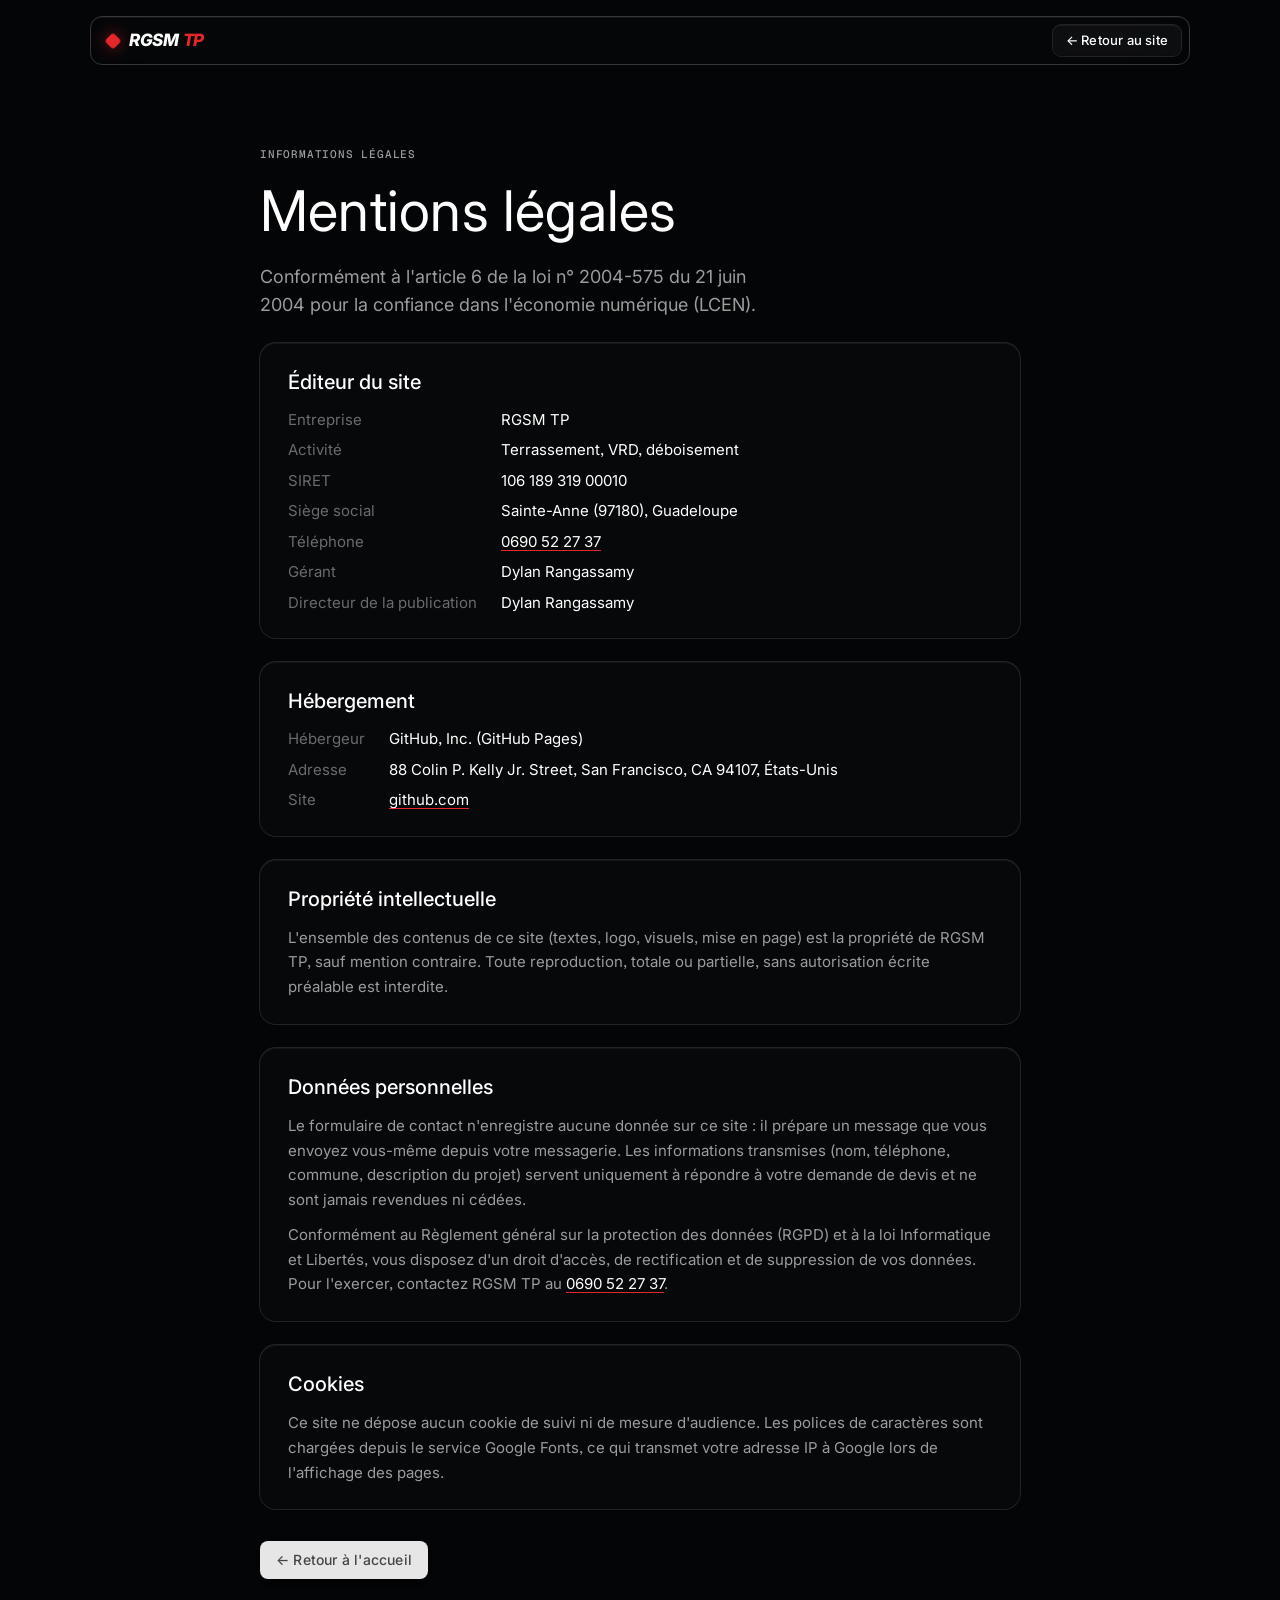
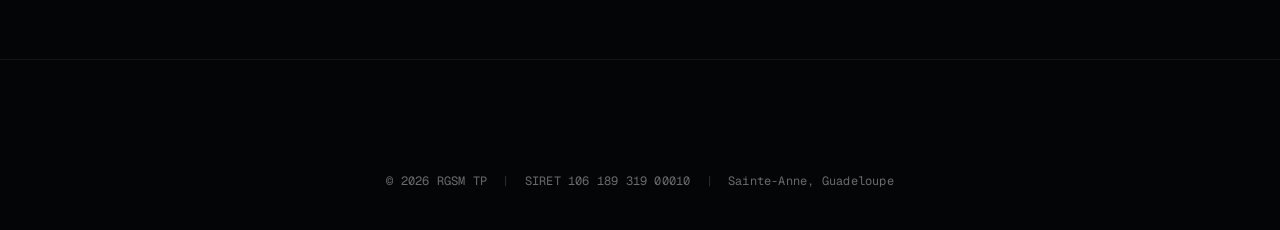
==== mentions-legales.html @ 21ef2c30 "Ajout des mentions légales (SIRET, siège, gérant) Co-Authored-By: Claude Opus 5.5 <noreply@anthropic" ====
<!doctype html>
<html lang="fr">
<head>
  <meta charset="utf-8">
  <meta name="viewport" content="width=device-width, initial-scale=1">
  <title>Mentions légales — RGSM TP</title>
  <meta name="robots" content="noindex">
  <meta name="theme-color" content="#040506">
  <link rel="icon" href="data:image/svg+xml,%3Csvg xmlns='http://www.w3.org/2000/svg' viewBox='0 0 32 32'%3E%3Crect x='7' y='7' width='18' height='18' rx='4' transform='rotate(45 16 16)' fill='%23e5262b'/%3E%3C/svg%3E">
  <link rel="preconnect" href="https://fonts.googleapis.com">
  <link rel="preconnect" href="https://fonts.gstatic.com" crossorigin>
  <link href="https://fonts.googleapis.com/css2?family=Inter:ital,wght@0,400;0,500;0,600;1,800&family=Geist+Mono:wght@300;400;500&display=swap" rel="stylesheet">
  <link rel="stylesheet" href="style.css">
  <style>
    .legal { padding: 140px 0 40px; max-width: 760px; }
    .legal h1 { margin-bottom: 12px; }
    .legal-block { margin-top: 24px; padding: 24px 28px; border-radius: 16px; background: var(--ink); box-shadow: var(--key); }
    .legal-block h2 { font-size: 20px; font-weight: 500; margin-bottom: 12px; }
    .legal-block p, .legal-block li { color: var(--ash); font-size: 15px; line-height: 1.65; }
    .legal-block p + p { margin-top: 10px; }
    .legal-block dl { display: grid; grid-template-columns: max-content 1fr; gap: 8px 24px; font-size: 15px; }
    .legal-block dt { color: var(--smoke); }
    .legal-block dd { color: var(--white); }
    .legal-block a { color: var(--white); text-decoration: underline; text-decoration-color: var(--coral); text-underline-offset: 3px; }
    .back { display: inline-flex; margin-top: 32px; }
    @media (max-width: 560px) { .legal-block dl { grid-template-columns: 1fr; gap: 2px; } .legal-block dd { margin-bottom: 10px; } }
  </style>
</head>
<body>
  <header class="nav">
    <div class="nav-pill">
      <a href="./" class="logo" aria-label="RGSM TP, accueil"><i class="diamond"></i><span class="wm">RGSM<b>TP</b></span></a>
      <a href="./" class="btn btn-ghost btn-sm"><span>← Retour au site</span></a>
    </div>
  </header>

  <main class="wrap legal">
    <p class="eyebrow">Informations légales</p>
    <h1 class="h">Mentions légales</h1>
    <p class="lead">Conformément à l'article 6 de la loi n° 2004-575 du 21 juin 2004 pour la confiance dans l'économie numérique (LCEN).</p>

    <section class="legal-block">
      <h2>Éditeur du site</h2>
      <dl>
        <dt>Entreprise</dt><dd>RGSM TP</dd>
        <dt>Activité</dt><dd>Terrassement, VRD, déboisement</dd>
        <dt>SIRET</dt><dd>106 189 319 00010</dd>
        <dt>Siège social</dt><dd>Sainte-Anne (97180), Guadeloupe</dd>
        <dt>Téléphone</dt><dd><a href="tel:+590690522737">0690 52 27 37</a></dd>
        <dt>Gérant</dt><dd>Dylan Rangassamy</dd>
        <dt>Directeur de la publication</dt><dd>Dylan Rangassamy</dd>
      </dl>
    </section>

    <section class="legal-block">
      <h2>Hébergement</h2>
      <dl>
        <dt>Hébergeur</dt><dd>GitHub, Inc. (GitHub Pages)</dd>
        <dt>Adresse</dt><dd>88 Colin P. Kelly Jr. Street, San Francisco, CA 94107, États-Unis</dd>
        <dt>Site</dt><dd><a href="https://github.com" rel="noopener">github.com</a></dd>
      </dl>
    </section>

    <section class="legal-block">
      <h2>Propriété intellectuelle</h2>
      <p>L'ensemble des contenus de ce site (textes, logo, visuels, mise en page) est la propriété de RGSM TP, sauf mention contraire. Toute reproduction, totale ou partielle, sans autorisation écrite préalable est interdite.</p>
    </section>

    <section class="legal-block">
      <h2>Données personnelles</h2>
      <p>Le formulaire de contact n'enregistre aucune donnée sur ce site : il prépare un message que vous envoyez vous-même depuis votre messagerie. Les informations transmises (nom, téléphone, commune, description du projet) servent uniquement à répondre à votre demande de devis et ne sont jamais revendues ni cédées.</p>
      <p>Conformément au Règlement général sur la protection des données (RGPD) et à la loi Informatique et Libertés, vous disposez d'un droit d'accès, de rectification et de suppression de vos données. Pour l'exercer, contactez RGSM TP au <a href="tel:+590690522737">0690 52 27 37</a>.</p>
    </section>

    <section class="legal-block">
      <h2>Cookies</h2>
      <p>Ce site ne dépose aucun cookie de suivi ni de mesure d'audience. Les polices de caractères sont chargées depuis le service Google Fonts, ce qui transmet votre adresse IP à Google lors de l'affichage des pages.</p>
    </section>

    <a href="./" class="btn btn-mist back"><span>← Retour à l'accueil</span></a>
  </main>

  <footer class="footer">
    <div class="wrap">
      <p class="meta mono">© <span id="y">2026</span> RGSM TP <i>|</i> SIRET 106 189 319 00010 <i>|</i> Sainte-Anne, Guadeloupe</p>
    </div>
  </footer>
  <script>document.getElementById('y').textContent = new Date().getFullYear();</script>
</body>
</html>
---- style.css ----
/* =========================================================
   RGSM TP — Guadeloupe · Midnight command center, coral neon
   ========================================================= */
:root {
  --void: #040506; --ink: #07080a; --obsidian: #111214; --graphite: #1b1c1e;
  --smoke: #6a6b6c; --ash: #9c9c9d; --mist: #e6e6e6; --iron: #454647; --slate: #2f3031;
  --line: #363739; --white: #fff;
  --coral: #e5262b; --ember: #452324; --sky: #63a1ff; --cobalt: #143ca3; --deep: #02193b;
  --font: 'Inter', ui-sans-serif, system-ui, -apple-system, 'Segoe UI', Roboto, sans-serif;
  --mono: 'Geist Mono', 'JetBrains Mono', ui-monospace, Menlo, Consolas, monospace;
  --key: rgba(255,255,255,.05) 0 1px 0 0 inset, rgba(255,255,255,.12) 0 0 0 1px, rgba(0,0,0,.2) 0 -1px 0 0 inset;
  --key-hi: rgba(255,255,255,.08) 0 1px 0 0 inset, rgba(255,255,255,.25) 0 0 0 1px, rgba(0,0,0,.2) 0 -1px 0 0 inset;
  --btn-lift: rgba(0,0,0,.03) 0 7px 3px 0, rgba(0,0,0,.25) 0 4px 4px 0;
  --ease: cubic-bezier(.22,1,.36,1);
  --ease-io: cubic-bezier(.65,0,.35,1);
}
*, *::before, *::after { box-sizing: border-box; margin: 0; padding: 0; }
html { scroll-behavior: smooth; -webkit-text-size-adjust: 100%; }
body {
  background: var(--void); color: var(--white); font: 400 16px/1.5 var(--font);
  font-feature-settings: 'calt','kern','liga','ss03'; -webkit-font-smoothing: antialiased; overflow-x: hidden;
}
body.is-loading { overflow: hidden; }
a { color: inherit; text-decoration: none; }
::selection { background: var(--coral); color: var(--void); }
.wrap { width: min(1200px, 100% - 48px); margin-inline: auto; }
.mono { font-family: var(--mono); font-size: 12px; letter-spacing: .017em; color: var(--ash); }
.muted { color: var(--smoke); }
.ico { width: 16px; height: 16px; fill: none; stroke: currentColor; stroke-width: 1.7; stroke-linecap: round; stroke-linejoin: round; flex: none; }

/* ---------- Diamond logo ---------- */
.diamond { display: inline-block; width: 12px; height: 12px; background: var(--coral); border-radius: 3px; transform: rotate(45deg); box-shadow: 0 0 16px rgba(229,38,43,.6); flex: none; }
.diamond.sm { width: 6px; height: 6px; border-radius: 1.5px; box-shadow: none; }
.logo { display: inline-flex; align-items: center; gap: 10px; font-weight: 600; font-size: 14px; letter-spacing: .02em; }
.logo:hover .diamond { animation: spin .8s var(--ease); }
@keyframes spin { to { transform: rotate(405deg); } }

/* ---------- Loader ---------- */
.loader { position: fixed; inset: 0; z-index: 100; background: var(--void); display: grid; place-content: center; gap: 20px; justify-items: center; transition: clip-path 1s var(--ease-io); clip-path: inset(0 0 0 0); }
.loader.done { clip-path: inset(0 0 100% 0); }
.loader-mark { display: flex; align-items: center; gap: 12px; font-weight: 600; font-size: 20px; }
.loader-mark .diamond { animation: pulse 1.2s ease-in-out infinite; }
@keyframes pulse { 50% { transform: rotate(225deg) scale(.7); } }
.loader-bar { width: 220px; height: 2px; background: var(--graphite); border-radius: 2px; overflow: hidden; }
.loader-bar i { display: block; height: 100%; width: 0; background: var(--coral); box-shadow: 0 0 12px var(--coral); }
.loader-meta { font-size: 11px; color: var(--smoke); }

/* ---------- Cursor / progress ---------- */
.cursor, .cursor-ring { position: fixed; top: 0; left: 0; pointer-events: none; z-index: 90; border-radius: 50%; }
.cursor { width: 6px; height: 6px; background: var(--white); margin: -3px 0 0 -3px; mix-blend-mode: difference; }
.cursor-ring { width: 36px; height: 36px; margin: -18px 0 0 -18px; border: 1px solid rgba(255,255,255,.35); transition: width .35s var(--ease), height .35s var(--ease), margin .35s var(--ease), background .35s, border-color .35s; }
.cursor-ring.hover { width: 64px; height: 64px; margin: -32px 0 0 -32px; background: rgba(229,38,43,.08); border-color: rgba(229,38,43,.6); }
@media (hover: none), (pointer: coarse) { .cursor, .cursor-ring { display: none; } }
.progress { position: fixed; top: 0; left: 0; right: 0; height: 2px; z-index: 80; }
.progress i { display: block; height: 100%; background: linear-gradient(90deg, var(--coral), #ff7a5c); transform-origin: left; transform: scaleX(0); box-shadow: 0 0 10px var(--coral); }

/* ---------- Nav ---------- */
.nav { position: fixed; top: 16px; left: 0; right: 0; z-index: 50; display: flex; justify-content: center; transition: transform .5s var(--ease); }
.nav.hide { transform: translateY(-120%); }
.nav-pill {
  width: min(1100px, 100% - 32px); display: flex; align-items: center; justify-content: space-between; gap: 24px;
  padding: 8px 8px 8px 16px; border: 1px solid var(--line); border-radius: 12px;
  background: rgba(7,8,10,.55); backdrop-filter: blur(48px) saturate(1.4); -webkit-backdrop-filter: blur(48px) saturate(1.4);
  box-shadow: rgba(255,255,255,.06) 0 1px 0 0 inset; transition: background .4s, width .6s var(--ease);
}
.nav.scrolled .nav-pill { background: rgba(7,8,10,.82); width: min(980px, 100% - 32px); }
.nav-links { position: relative; display: flex; gap: 4px; }
.nav-links a { position: relative; z-index: 1; padding: 6px 12px; font-size: 13px; font-weight: 500; color: var(--ash); letter-spacing: .008em; transition: color .25s; }
.nav-links a:hover, .nav-links a.active { color: var(--white); }
.nav-indicator { position: absolute; top: 0; left: 0; height: 100%; border-radius: 8px; background: var(--graphite); box-shadow: var(--key); opacity: 0; transition: transform .45s var(--ease), width .45s var(--ease), opacity .3s; }
.burger { display: none; width: 36px; height: 36px; border: 0; background: var(--graphite); border-radius: 8px; cursor: pointer; position: relative; }
.burger span { position: absolute; left: 10px; right: 10px; height: 1.5px; background: var(--white); transition: transform .35s var(--ease); }
.burger span:first-child { top: 14px; } .burger span:last-child { top: 21px; }
.burger[aria-expanded="true"] span:first-child { transform: translateY(3.5px) rotate(45deg); }
.burger[aria-expanded="true"] span:last-child { transform: translateY(-3.5px) rotate(-45deg); }

/* ---------- Buttons ---------- */
.btn { --mx: 0px; --my: 0px; position: relative; display: inline-flex; align-items: center; justify-content: center; border-radius: 8px; font: 500 14px/1 var(--font); letter-spacing: .014em; cursor: pointer; border: 0; overflow: hidden; transform: translate(var(--mx), var(--my)); transition: transform .4s var(--ease), box-shadow .3s, background .3s; }
.btn > span { position: relative; z-index: 1; display: inline-flex; align-items: center; gap: 8px; padding: 12px 16px; }
.btn-sm > span { padding: 9px 13px; font-size: 13px; }
.btn-mist { background: var(--mist); color: var(--iron); box-shadow: var(--btn-lift); }
.btn-mist::before { content: ''; position: absolute; inset: 0; background: radial-gradient(120px circle at var(--bx,50%) var(--by,50%), #fff, transparent 70%); opacity: 0; transition: opacity .3s; }
.btn-mist:hover { color: #1b1c1e; }
.btn-mist:hover::before { opacity: 1; }
.btn-ghost { background: rgba(255,255,255,.04); color: var(--white); box-shadow: var(--key); backdrop-filter: blur(12px); }
.btn-ghost:hover { box-shadow: var(--key-hi); background: rgba(255,255,255,.08); }
.btn-block { width: 100%; }
.btn-block > span { padding: 15px 16px; }
.send-arrow { transition: transform .4s var(--ease); font-weight: 500; }
.btn:hover .send-arrow { transform: translateX(5px); }

/* ---------- Type ---------- */
.eyebrow { display: inline-flex; align-items: center; gap: 10px; font: 500 11px/1 var(--mono); letter-spacing: .073em; text-transform: uppercase; color: var(--ash); margin-bottom: 20px; }
.h { font-size: clamp(34px, 5vw, 56px); font-weight: 400; line-height: 1.12; letter-spacing: .004em; }
.h-xl { font-size: clamp(44px, 7vw, 80px); line-height: 1.02; }
.lead { color: var(--ash); font-size: 18px; line-height: 1.55; max-width: 520px; margin-top: 20px; }
.badge { display: inline-flex; align-items: center; height: 22px; padding: 0 8px; border-radius: 6px; background: var(--graphite); color: var(--mist); font: 500 12px/1 var(--font); letter-spacing: .01em; }
.badge-coral { background: var(--coral); color: var(--void); font-family: var(--mono); font-weight: 500; }
.kbd { display: inline-grid; place-items: center; min-width: 24px; height: 24px; padding: 0 6px; border-radius: 6px; background: var(--graphite); font: 500 12px/1 var(--mono); color: var(--ash); box-shadow: rgba(0,0,0,.4) 0 1.5px .5px 1.5px, rgba(255,255,255,.12) 0 1px 1px 0 inset; }
.meta i { color: var(--slate); font-style: normal; margin: 0 8px; }

/* ---------- Hero ---------- */
.hero { position: relative; min-height: 100vh; padding: 168px 0 0; overflow: hidden; isolation: isolate; }
.hero-atmo { position: absolute; inset: 0; z-index: -1; pointer-events: none; }
.glow-blue { position: absolute; inset: -20% -10% auto; height: 120%; background: radial-gradient(60% 50% at 50% 26%, rgba(4,63,150,.7), rgba(6,18,37,.25) 55%, transparent 75%); }
.bar { position: absolute; border-radius: 40px; filter: blur(40px); opacity: .9; will-change: transform; }
.bar-1 { width: 70vw; height: 110px; top: 22%; left: -10%; background: linear-gradient(90deg, transparent, var(--coral) 40%, #ff5a3c 70%, transparent); transform: rotate(-18deg); animation: drift1 14s ease-in-out infinite alternate; }
.bar-2 { width: 46vw; height: 70px; top: 46%; right: -8%; background: linear-gradient(90deg, transparent, var(--sky), var(--cobalt) 80%, transparent); transform: rotate(-18deg); opacity: .7; animation: drift2 18s ease-in-out infinite alternate; }
.bar-3 { width: 36vw; height: 46px; top: 12%; right: 10%; background: linear-gradient(90deg, transparent, #e5262baa, transparent); transform: rotate(-18deg); opacity: .5; filter: blur(30px); animation: drift1 11s ease-in-out infinite alternate-reverse; }
@keyframes drift1 { to { translate: 6vw 3vh; } }
@keyframes drift2 { to { translate: -8vw -4vh; } }
.topo { position: absolute; inset: 0; width: 100%; height: 100%; opacity: .55; mask-image: radial-gradient(70% 60% at 50% 40%, #000 20%, transparent 80%); }
.topo path { fill: none; stroke: rgba(255,255,255,.09); stroke-width: 1; }
.topo path.hl { stroke: rgba(229,38,43,.35); }
.grain { position: absolute; inset: 0; opacity: .06; background-image: url("data:image/svg+xml,%3Csvg xmlns='http://www.w3.org/2000/svg' width='160' height='160'%3E%3Cfilter id='n'%3E%3CfeTurbulence baseFrequency='.9' numOctaves='2'/%3E%3C/filter%3E%3Crect width='100%25' height='100%25' filter='url(%23n)'/%3E%3C/svg%3E"); }
.dust { position: absolute; inset: 0; width: 100%; height: 100%; z-index: -1; pointer-events: none; }
.hero-content { text-align: center; display: flex; flex-direction: column; align-items: center; }
.hero-title { font-size: clamp(42px, 7.2vw, 88px); font-weight: 400; line-height: 1.04; letter-spacing: .004em; max-width: 1000px; }
.hero-title .w { display: inline-block; overflow: hidden; vertical-align: top; padding-bottom: .08em; }
.hero-title .w > span { display: inline-block; transform: translateY(105%) rotate(6deg); filter: blur(8px); opacity: 0; transition: transform 1.1s var(--ease), filter 1.1s var(--ease), opacity .8s; transition-delay: var(--d); }
.hero-title .w:last-child > span { background: linear-gradient(90deg, #ff4a44, var(--coral)); -webkit-background-clip: text; background-clip: text; color: transparent; }
body.ready .hero-title .w > span { transform: none; filter: none; opacity: 1; }
.hero-sub { margin-top: 28px; max-width: 580px; color: var(--ash); font-size: 18px; line-height: 1.55; }
.hero-ctas { display: flex; flex-wrap: wrap; justify-content: center; gap: 12px; margin-top: 36px; }
.hero .meta { margin-top: 20px; color: var(--smoke); }
.hero-in { opacity: 0; transform: translateY(20px); filter: blur(6px); transition: opacity .9s var(--ease), transform .9s var(--ease), filter .9s var(--ease); transition-delay: var(--d, 0s); }
body.ready .hero-in { opacity: 1; transform: none; filter: none; }

/* Palette mockup */
.palette-stage { perspective: 1400px; margin-top: 64px; padding-bottom: 64px; }
.palette {
  --rx: 28deg; --sc: .9; max-width: 760px; margin: 0 auto; border-radius: 16px; background: rgba(7,8,10,.85);
  backdrop-filter: blur(24px); -webkit-backdrop-filter: blur(24px);
  box-shadow: rgba(255,255,255,.1) 0 1px 0 0 inset, rgba(0,0,0,.6) 0 40px 80px 0, rgba(229,38,43,.12) 0 0 80px 0, rgba(255,255,255,.08) 0 0 0 1px inset;
  transform: rotateX(var(--rx)) scale(var(--sc)); transform-origin: 50% 0; opacity: 0; transition: opacity 1s var(--ease) 1.3s;
}
body.ready .palette { opacity: 1; }
.palette-bar { display: flex; align-items: center; gap: 12px; padding: 18px 20px; border-bottom: 1px solid rgba(255,255,255,.06); color: var(--ash); }
.palette-input { flex: 1; font-size: 18px; color: var(--white); display: flex; align-items: center; min-height: 24px; }
.caret { display: inline-block; width: 2px; height: 20px; background: var(--coral); margin-left: 2px; animation: blink 1s steps(1) infinite; }
@keyframes blink { 50% { opacity: 0; } }
.palette-body { padding: 8px; }
.palette-label { font-size: 11px; color: var(--smoke); padding: 10px 12px 8px; }
.palette-list { list-style: none; }
.palette-list li { position: relative; display: grid; grid-template-columns: 32px auto 1fr auto; align-items: center; gap: 12px; padding: 10px 12px; border-radius: 8px; font-size: 14px; font-weight: 500; cursor: pointer; transition: background .2s; }
.palette-list li em { font-style: normal; color: var(--smoke); font-weight: 400; font-size: 13px; }
.palette-list li .tag { font: 400 12px var(--mono); color: var(--smoke); }
.palette-list li.active { background: rgba(255,255,255,.06); box-shadow: rgba(255,255,255,.06) 0 1px 0 0 inset; }
.palette-list li.active::before { content: ''; position: absolute; left: 0; top: 10px; bottom: 10px; width: 2px; border-radius: 2px; background: var(--coral); box-shadow: 0 0 10px var(--coral); }
.palette-list li.active .tag { color: var(--white); }
.pi { width: 32px; height: 32px; border-radius: 8px; display: grid; place-items: center; background: var(--graphite); color: var(--mist); font-size: 15px; box-shadow: var(--key); }
.pi-coral { background: var(--coral); color: var(--void); }
.palette-list li.active .pi { background: var(--coral); color: var(--void); transition: background .3s; }
.palette-foot { display: flex; justify-content: space-between; padding: 12px 20px; border-top: 1px solid rgba(255,255,255,.06); font-size: 11px; color: var(--smoke); }
.palette-foot span { display: inline-flex; align-items: center; gap: 8px; }

/* ---------- Marquee ---------- */
.marquee { overflow: hidden; border-block: 1px solid rgba(255,255,255,.06); padding: 22px 0; mask-image: linear-gradient(90deg, transparent, #000 12%, #000 88%, transparent); }
.marquee-track { display: flex; align-items: center; gap: 28px; width: max-content; will-change: transform; }
.marquee-track span { font-size: 22px; color: var(--smoke); white-space: nowrap; transition: color .3s; }
.marquee-track span:hover { color: var(--white); }
.marquee-track .diamond { opacity: .7; }

/* ---------- Sections ---------- */
.section { padding: 96px 0; position: relative; }
.section-head { margin-bottom: 56px; }
.section-head-row { display: flex; justify-content: space-between; align-items: flex-end; gap: 40px; flex-wrap: wrap; }

/* Reveal */
.reveal { opacity: 0; transform: translateY(32px); filter: blur(6px); transition: opacity 1s var(--ease), transform 1s var(--ease), filter 1s var(--ease); transition-delay: var(--rd, 0s); }
.reveal.in { opacity: 1; transform: none; filter: none; }
.split-chars .c { display: inline-block; opacity: 0; transform: translateY(.5em) rotateX(-80deg); transform-origin: 50% 100%; filter: blur(4px); transition: opacity .7s var(--ease), transform .9s var(--ease), filter .7s; transition-delay: calc(var(--i) * 18ms); }
.split-chars.in .c { opacity: 1; transform: none; filter: none; }
.split-chars .wd { display: inline-block; white-space: nowrap; }

/* ---------- Stats ---------- */
.stats { display: grid; grid-template-columns: repeat(4, 1fr); gap: 0; padding: 96px 0; }
.stat { padding: 8px 24px; border-left: 1px solid rgba(255,255,255,.07); }
.stat-num { display: block; font-size: clamp(40px, 5vw, 64px); font-weight: 500; letter-spacing: -.01em; font-variant-numeric: tabular-nums; background: linear-gradient(180deg, #fff 30%, #8a8b8c); -webkit-background-clip: text; background-clip: text; color: transparent; }
.stat p { color: var(--smoke); font-size: 14px; margin-top: 8px; max-width: 200px; }

/* ---------- Cards / bento ---------- */
.bento { display: grid; grid-template-columns: repeat(3, 1fr); gap: 16px; }
.card {
  --mx: 50%; --my: 50%; --tx: 0deg; --ty: 0deg; position: relative; padding: 28px; border-radius: 16px; background: var(--ink);
  box-shadow: var(--key); overflow: hidden; isolation: isolate; min-height: 260px; display: flex; flex-direction: column;
  transform: perspective(900px) rotateX(var(--tx)) rotateY(var(--ty)); transition: box-shadow .4s, transform .5s var(--ease);
}
.card.reveal { transition: opacity 1s var(--ease), filter 1s var(--ease), box-shadow .4s, transform .9s var(--ease); }
.card.reveal:not(.in) { transform: perspective(900px) translateY(40px) rotateX(8deg); }
.card:hover { box-shadow: var(--key-hi); }
.spot::before { content: ''; position: absolute; inset: 0; z-index: -1; background: radial-gradient(420px circle at var(--mx) var(--my), rgba(229,38,43,.12), transparent 45%); opacity: 0; transition: opacity .4s; pointer-events: none; }
.spot::after { content: ''; position: absolute; inset: 0; border-radius: inherit; padding: 1px; background: radial-gradient(260px circle at var(--mx) var(--my), rgba(255,90,80,.8), transparent 60%); -webkit-mask: linear-gradient(#000 0 0) content-box, linear-gradient(#000 0 0); -webkit-mask-composite: xor; mask-composite: exclude; opacity: 0; transition: opacity .4s; pointer-events: none; }
.spot:hover::before, .spot:hover::after { opacity: 1; }
.card-xl { grid-row: span 2; min-height: 540px; }
.card-wide { grid-column: span 3; min-height: 0; display: grid; grid-template-columns: auto 1fr auto; align-items: center; gap: 24px; }
.card-wide h3 { margin: 0 !important; }
.card-wide p { grid-column: 2; margin-top: -16px !important; }
.card-wide .card-icon { grid-row: span 2; margin: 0 !important; }
.card-wide .link-arrow { grid-row: 1 / span 2; grid-column: 3; }
.card-ember { background: linear-gradient(120deg, var(--ember), #1a0f10 60%, var(--ink)); }
.card-icon { width: 48px; height: 48px; border-radius: 99999px; display: grid; place-items: center; background: var(--obsidian); color: var(--mist); box-shadow: var(--key); margin-bottom: auto; transition: transform .5s var(--ease), background .3s, color .3s; }
.card-icon .ico { width: 22px; height: 22px; }
.card:hover .card-icon { transform: translateZ(30px) scale(1.08) rotate(-6deg); background: var(--coral); color: var(--void); }
.card-icon-coral { background: var(--coral); color: var(--void); }
.card h3 { font-size: 22px; font-weight: 500; letter-spacing: .01em; margin-top: 56px; }
.card p { color: var(--ash); margin-top: 10px; font-size: 15px; line-height: 1.55; max-width: 460px; }
.tags { display: flex; flex-wrap: wrap; gap: 6px; margin-top: 20px; }
.card-arrow { position: absolute; top: 28px; right: 28px; width: 32px; height: 32px; border-radius: 50%; display: grid; place-items: center; color: var(--ash); box-shadow: var(--key); transform: rotate(-45deg) scale(.8); opacity: 0; transition: all .45s var(--ease); }
.card:hover .card-arrow { opacity: 1; transform: rotate(-45deg) scale(1) translate(2px, -2px); color: var(--white); }
.card-art { position: absolute; left: 0; right: 0; bottom: 0; height: 46%; z-index: -1; opacity: .9; mask-image: linear-gradient(transparent, #000 40%); }
.card-art svg { width: 100%; height: 100%; display: block; }
.card-art path { transition: transform 1.2s var(--ease); }
.card:hover .card-art path { transform: translateY(var(--lift, -6px)); }
.link-arrow { display: inline-flex; align-items: center; gap: 8px; font-size: 14px; font-weight: 500; padding: 10px 14px; border-radius: 8px; box-shadow: var(--key); white-space: nowrap; transition: box-shadow .3s, background .3s; }
.link-arrow span { transition: transform .4s var(--ease); }
.link-arrow:hover { box-shadow: var(--key-hi); background: rgba(255,255,255,.04); }
.link-arrow:hover span { transform: translateX(4px); }

/* ---------- Scrub text ---------- */
.scrub-wrap { padding: 80px 0 140px; }
.scrub { font-size: clamp(26px, 3.6vw, 44px); line-height: 1.3; letter-spacing: .004em; max-width: 1000px; }
.scrub .sw { color: #26272a; transition: color .25s; }
.scrub .sw.on { color: var(--white); }
.scrub .sw.hot { color: var(--coral); }

/* ---------- Terrain sticky ---------- */
.terrain-grid { display: grid; grid-template-columns: 1fr 1fr; gap: 64px; }
.terrain-sticky { position: sticky; top: 110px; align-self: start; height: calc(100vh - 140px); display: flex; flex-direction: column; }
.terrain-visual { position: relative; flex: 1; display: grid; place-items: center; min-height: 260px; }
.terrain-svg { width: min(400px, 100%); height: auto; overflow: visible; }
.tv-rings circle { fill: none; stroke: rgba(255,255,255,.08); transform-origin: 200px 200px; animation: ring 6s linear infinite; }
@keyframes ring { from { transform: rotate(0); } to { transform: rotate(360deg); } }
.tv path, .tv circle { fill: none; stroke: var(--coral); stroke-width: 2.5; stroke-linecap: round; stroke-linejoin: round; filter: drop-shadow(0 0 8px rgba(229,38,43,.6)); }
.tv { opacity: 0; transform: scale(.85); transform-origin: 200px 220px; transition: opacity .6s var(--ease), transform .8s var(--ease); }
.tv path, .tv circle { stroke-dasharray: 600; stroke-dashoffset: 600; transition: stroke-dashoffset 1.4s var(--ease); }
.tv.on { opacity: 1; transform: none; }
.tv.on path, .tv.on circle { stroke-dashoffset: 0; }
.tv-caption { position: absolute; bottom: 0; left: 0; }
.tv-idx { color: var(--white); }
.terrain-steps { list-style: none; padding: 30vh 0 30vh; display: flex; flex-direction: column; gap: 40vh; }
.tstep { padding: 32px; border-radius: 16px; box-shadow: var(--key); background: var(--ink); opacity: .25; transform: scale(.96); transition: opacity .6s var(--ease), transform .6s var(--ease), box-shadow .6s; }
.tstep.on { opacity: 1; transform: none; box-shadow: var(--key-hi), rgba(229,38,43,.08) 0 0 60px 0; }
.tstep .mono { color: var(--coral); text-transform: uppercase; font-size: 11px; letter-spacing: .07em; }
.tstep h3 { font-size: 26px; font-weight: 500; margin: 14px 0 10px; }
.tstep p { color: var(--ash); }

/* ---------- Horizontal scroll ---------- */
.hscroll { position: relative; height: 320vh; }
.hscroll-sticky { position: sticky; top: 0; height: 100vh; overflow: hidden; display: flex; flex-direction: column; justify-content: center; gap: 48px; }
.hscroll-head .h { max-width: 640px; }
.hscroll-progress { margin-top: 28px; height: 2px; background: var(--graphite); border-radius: 2px; max-width: 320px; overflow: hidden; }
.hscroll-progress i { display: block; height: 100%; background: var(--coral); transform-origin: left; transform: scaleX(0); }
.hscroll-track { display: flex; gap: 20px; padding-left: max(24px, calc((100vw - 1200px) / 2)); padding-right: 40vw; will-change: transform; }
.step-card { position: relative; flex: none; width: 380px; height: 380px; padding: 32px; border-radius: 20px; background: var(--ink); box-shadow: var(--key); display: flex; flex-direction: column; overflow: hidden; transition: box-shadow .4s, transform .5s var(--ease); }
.step-card:hover { box-shadow: var(--key-hi); transform: translateY(-8px); }
.step-card-ember { background: linear-gradient(160deg, var(--ember), var(--ink) 70%); }
.step-num { font-size: 120px; font-weight: 500; line-height: .9; letter-spacing: -.04em; background: linear-gradient(180deg, rgba(255,255,255,.18), transparent 85%); -webkit-background-clip: text; background-clip: text; color: transparent; transition: transform .6s var(--ease); }
.step-card:hover .step-num { transform: translateX(8px); background-image: linear-gradient(180deg, var(--coral), transparent 85%); }
.step-card h3 { font-size: 24px; font-weight: 500; margin-top: auto; }
.step-card p { color: var(--ash); margin-top: 10px; font-size: 15px; }
.step-meta { margin-top: 20px; color: var(--smoke); }

/* ---------- Fleet tiles ---------- */
.fleet { display: grid; grid-template-columns: repeat(4, 1fr); gap: 8px; }
.tile { --mx: 50%; --my: 50%; position: relative; isolation: isolate; overflow: hidden; display: flex; align-items: center; gap: 14px; padding: 14px; border-radius: 12px; border: 1px solid var(--line); background: var(--ink); transition: transform .4s var(--ease), border-color .3s; }
.tile:hover { transform: translateY(-3px); border-color: #4a4b4d; }
.tile.reveal.in:hover { transform: translateY(-3px); }
.tile-ico { width: 40px; height: 40px; border-radius: 99999px; display: grid; place-items: center; background: var(--graphite); font-size: 18px; color: var(--mist); flex: none; box-shadow: var(--key); transition: transform .5s var(--ease), background .3s, color .3s; }
.tile:hover .tile-ico { transform: rotate(-12deg) scale(1.1); background: var(--coral); color: var(--void); }
.tile strong { display: block; font-size: 14px; font-weight: 500; }
.tile small { display: block; color: var(--smoke); font-size: 12px; margin-top: 2px; }
.tile-k { margin-left: auto; font-size: 10px; color: var(--smoke); padding: 3px 6px; border-radius: 6px; background: var(--obsidian); }

/* ---------- Works ---------- */
.works { display: grid; grid-template-columns: repeat(2, 1fr); gap: 16px; }
.work { position: relative; display: block; aspect-ratio: 4 / 3; border-radius: 20px; overflow: hidden; box-shadow: var(--key); background: var(--ink); isolation: isolate; }
.work:nth-child(even) { margin-top: 80px; margin-bottom: -80px; }
.work-art { position: absolute; inset: 0; transition: transform 1.2s var(--ease), filter .8s; transform: scale(1.04); }
.work-art svg { width: 100%; height: 100%; display: block; }
.work:hover .work-art { transform: scale(1.12) rotate(-1deg); filter: saturate(1.3) brightness(1.1); }
.work::after { content: ''; position: absolute; inset: 0; background: linear-gradient(transparent 40%, rgba(4,5,6,.92)); z-index: 0; }
.work-info { position: absolute; left: 0; right: 0; bottom: 0; padding: 28px; z-index: 1; }
.work-info h3 { font-size: 24px; font-weight: 500; margin-top: 8px; transition: transform .5s var(--ease); }
.work:hover .work-info h3 { transform: translateX(6px); }
.work-go { position: absolute; right: 28px; bottom: 28px; width: 44px; height: 44px; border-radius: 50%; background: var(--mist); color: var(--iron); display: grid; place-items: center; font-weight: 600; transform: scale(0) rotate(-90deg); transition: transform .5s var(--ease); }
.work:hover .work-go { transform: scale(1) rotate(-45deg); }

/* ---------- Contact ---------- */
.contact { overflow: hidden; }
.contact-glow { position: absolute; left: 50%; top: 10%; width: 900px; height: 600px; translate: -50% 0; background: radial-gradient(closest-side, rgba(229,38,43,.18), transparent), radial-gradient(40% 40% at 70% 70%, rgba(20,60,163,.35), transparent); filter: blur(30px); pointer-events: none; z-index: -1; }
.contact-grid { display: grid; grid-template-columns: 1fr 1fr; gap: 64px; align-items: start; }
.contact-list { list-style: none; margin-top: 40px; display: grid; gap: 14px; }
.contact-list li { display: flex; align-items: center; gap: 14px; color: var(--ash); }
.contact-list a { color: var(--white); background: linear-gradient(var(--coral), var(--coral)) 0 100% / 0 1px no-repeat; transition: background-size .4s var(--ease); }
.contact-list a:hover { background-size: 100% 1px; }
.form { padding: 28px; border-radius: 20px; background: rgba(7,8,10,.8); box-shadow: rgba(255,255,255,.1) 0 1px 0 0 inset, rgba(0,0,0,.4) 0 30px 50px 0, rgba(255,255,255,.06) 0 0 0 1px inset; backdrop-filter: blur(20px); display: grid; gap: 16px; }
.form-row { display: grid; grid-template-columns: 1fr 1fr; gap: 16px; }
.field { display: grid; gap: 8px; }
.field > span { font-size: 13px; font-weight: 500; color: var(--ash); }
.field input, .field textarea { width: 100%; font: 400 16px var(--font); color: var(--white); background: rgba(255,255,255,.05); border: 1px solid transparent; border-radius: 8px; padding: 11px 12px; outline: none; resize: vertical; transition: border-color .3s, background .3s, box-shadow .3s; }
.field input::placeholder, .field textarea::placeholder { color: var(--smoke); }
.field input:focus, .field textarea:focus { border-color: rgba(229,38,43,.6); background: rgba(255,255,255,.07); box-shadow: 0 0 0 4px rgba(229,38,43,.12); }
.field input.err { border-color: var(--coral); animation: shake .4s; }
@keyframes shake { 25% { translate: -4px; } 75% { translate: 4px; } }
.chips { display: flex; flex-wrap: wrap; gap: 8px; }
.chips input { position: absolute; opacity: 0; pointer-events: none; }
.chips b { display: inline-block; font-weight: 500; font-size: 13px; padding: 8px 12px; border-radius: 9999px; box-shadow: var(--key); color: var(--ash); cursor: pointer; transition: all .3s var(--ease); }
.chips b:hover { color: var(--white); box-shadow: var(--key-hi); }
.chips input:checked + b { background: var(--coral); color: var(--void); box-shadow: 0 0 20px rgba(229,38,43,.35); transform: scale(1.04); }
.chips input:focus-visible + b { outline: 2px solid var(--coral); outline-offset: 2px; }
.form-note { text-align: center; color: var(--smoke); font-size: 11px; }
.form.sent .btn-mist { background: #59d499; color: var(--void); }

/* ---------- Footer ---------- */
.footer { padding: 80px 0 40px; border-top: 1px solid rgba(255,255,255,.06); margin-top: 40px; overflow: hidden; }
.footer-big { font-size: clamp(80px, 19vw, 260px); font-weight: 600; letter-spacing: -.04em; line-height: .8; text-align: center; background: linear-gradient(180deg, #1b1c1e, transparent 90%); -webkit-background-clip: text; background-clip: text; color: transparent; user-select: none; transition: background .5s; }
.footer-big:hover { background-image: linear-gradient(180deg, rgba(229,38,43,.5), transparent 90%); }
.footer-row { display: flex; justify-content: space-between; align-items: center; flex-wrap: wrap; gap: 24px; margin-top: 48px; }
.footer-row nav { display: flex; flex-wrap: wrap; gap: 24px; }
.footer-row nav a { color: var(--ash); font-size: 13px; transition: color .25s; }
.footer-row nav a:hover { color: var(--white); }
.footer .meta { margin-top: 32px; text-align: center; color: var(--smoke); }

/* ---------- Responsive ---------- */
@media (max-width: 960px) {
  .nav-links { position: fixed; top: 72px; left: 16px; right: 16px; flex-direction: column; padding: 12px; border-radius: 12px; border: 1px solid var(--line); background: rgba(7,8,10,.95); backdrop-filter: blur(48px); opacity: 0; pointer-events: none; transform: translateY(-10px); transition: all .4s var(--ease); }
  .nav-links.open { opacity: 1; pointer-events: auto; transform: none; }
  .nav-links a { padding: 12px; font-size: 16px; }
  .nav-indicator { display: none; }
  .nav-pill > .btn { margin-left: auto; }
  .burger { display: block; }
  .bento { grid-template-columns: 1fr 1fr; }
  .card-xl { grid-column: span 2; grid-row: auto; min-height: 420px; }
  .card-wide { grid-column: span 2; grid-template-columns: 1fr; }
  .card-wide p, .card-wide .link-arrow { grid-column: auto; grid-row: auto; margin-top: 0 !important; justify-self: start; }
  .card-wide h3 { margin-top: 24px !important; }
  .stats { grid-template-columns: 1fr 1fr; row-gap: 40px; }
  .fleet { grid-template-columns: 1fr 1fr; }
  .terrain-grid, .contact-grid { grid-template-columns: 1fr; }
  .terrain-sticky { position: static; height: auto; }
  .terrain-visual { display: none; }
  .terrain-steps { padding: 0; gap: 16px; }
  .tstep { opacity: 1; transform: none; }
}
@media (max-width: 640px) {
  .wrap { width: calc(100% - 32px); }
  .section { padding: 80px 0; }
  .bento, .fleet, .works, .form-row { grid-template-columns: 1fr; }
  .card-xl, .card-wide { grid-column: auto; }
  .work:nth-child(even) { margin: 0; }
  .palette-list li { grid-template-columns: 32px 1fr auto; }
  .palette-list li em { display: none; }
  .step-card { width: 300px; height: 340px; }
  .stat { padding: 8px 16px; }
  .nav-pill > .btn { display: none; }
}

@media (prefers-reduced-motion: reduce) {
  *, *::before, *::after { animation: none !important; transition-duration: .01ms !important; }
  .reveal, .hero-in, .split-chars .c, .hero-title .w > span { opacity: 1 !important; transform: none !important; filter: none !important; }
}

/* ---------- Brand wordmark (d'après l'affiche) ---------- */
.wm { font-weight: 800; font-style: italic; letter-spacing: -.02em; font-size: 17px; }
.wm b { color: var(--coral); margin-left: 4px; font-weight: 800; }
.loader-mark .wm { font-size: 28px; }
.footer-big { font-style: italic; }
.footer-big span { margin-left: .12em; background: linear-gradient(180deg, rgba(229,38,43,.45), transparent 90%); -webkit-background-clip: text; background-clip: text; }
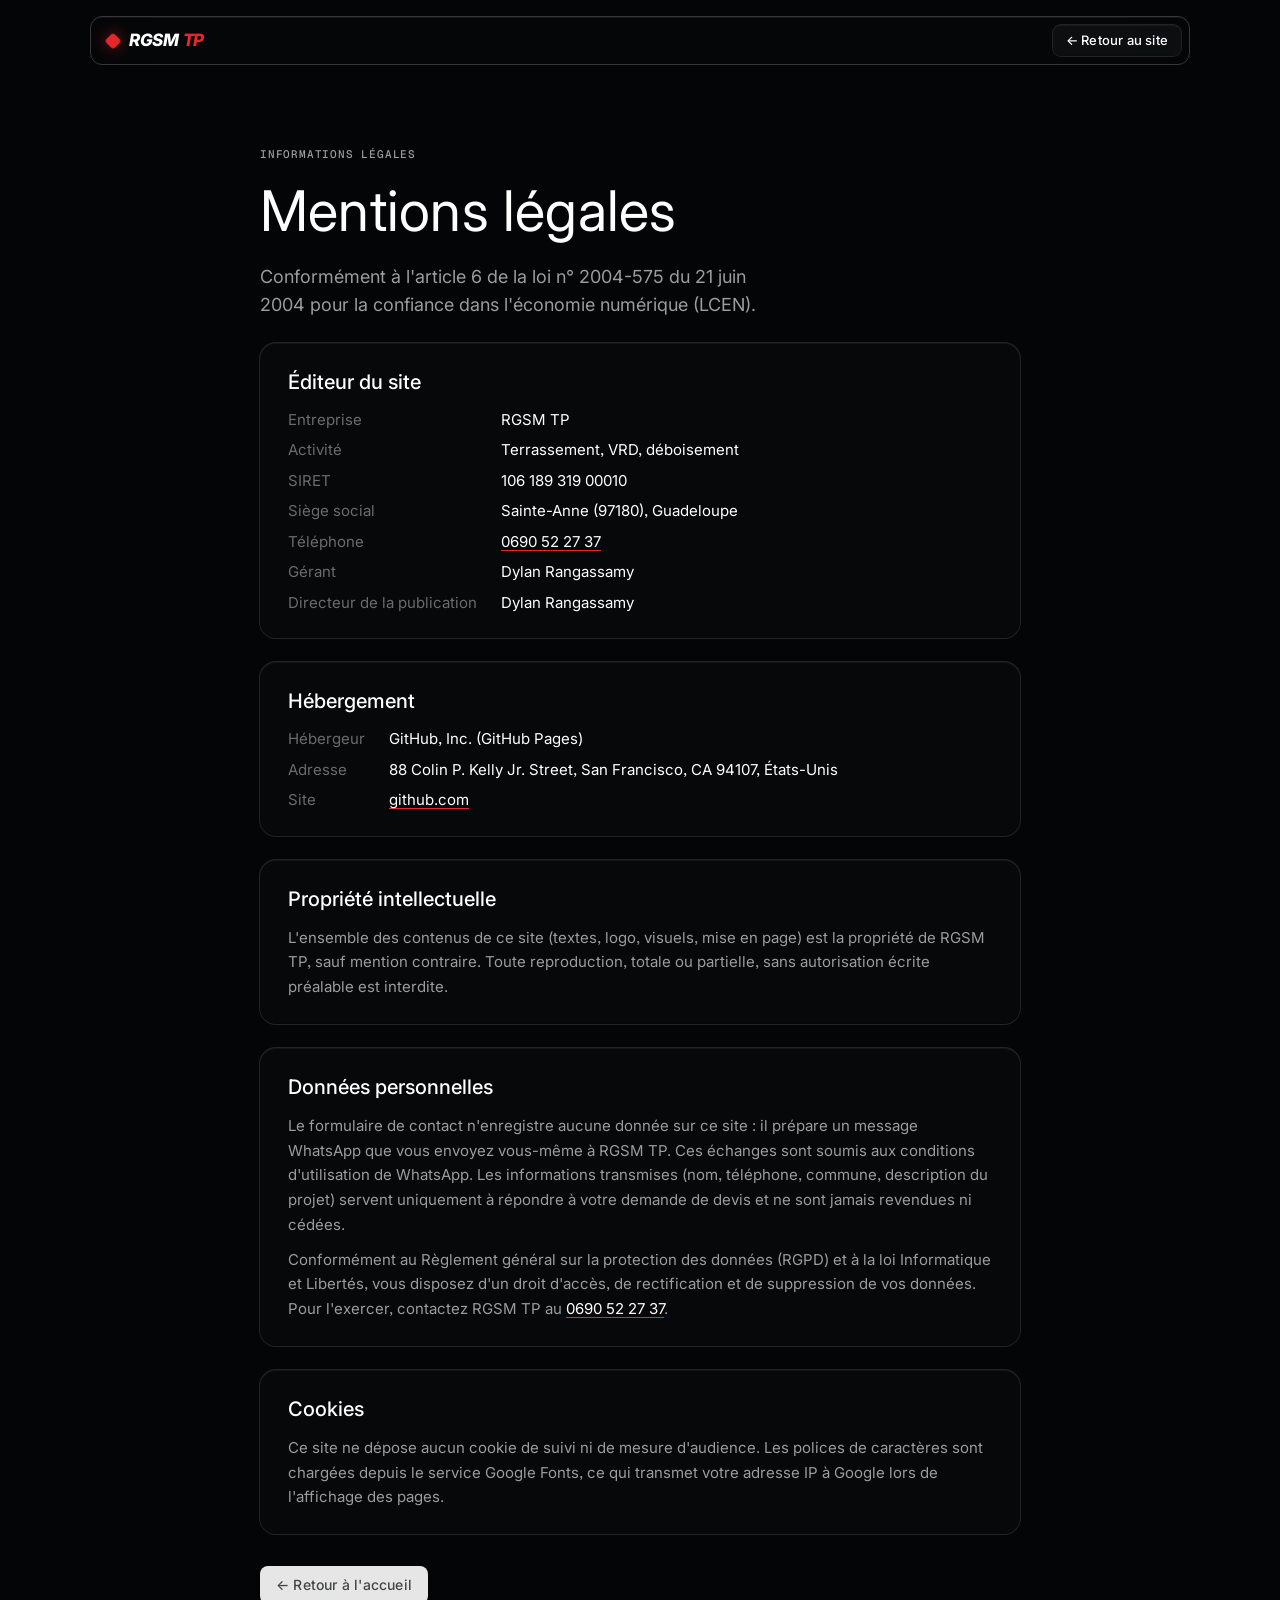
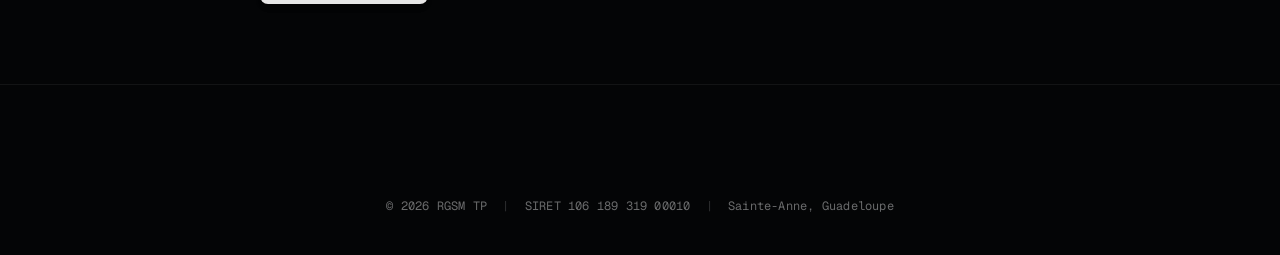
==== commit 966198bd: "Contact via WhatsApp (formulaire, lien, bouton flottant) Co-Authored-By: Claude Opus 5.5 <noreply@an" ====
--- a/mentions-legales.html
+++ b/mentions-legales.html
@@ -68,7 +68,7 @@
 
     <section class="legal-block">
       <h2>Données personnelles</h2>
-      <p>Le formulaire de contact n'enregistre aucune donnée sur ce site : il prépare un message que vous envoyez vous-même depuis votre messagerie. Les informations transmises (nom, téléphone, commune, description du projet) servent uniquement à répondre à votre demande de devis et ne sont jamais revendues ni cédées.</p>
+      <p>Le formulaire de contact n'enregistre aucune donnée sur ce site : il prépare un message WhatsApp que vous envoyez vous-même à RGSM TP. Ces échanges sont soumis aux conditions d'utilisation de WhatsApp. Les informations transmises (nom, téléphone, commune, description du projet) servent uniquement à répondre à votre demande de devis et ne sont jamais revendues ni cédées.</p>
       <p>Conformément au Règlement général sur la protection des données (RGPD) et à la loi Informatique et Libertés, vous disposez d'un droit d'accès, de rectification et de suppression de vos données. Pour l'exercer, contactez RGSM TP au <a href="tel:+590690522737">0690 52 27 37</a>.</p>
     </section>
 
--- a/style.css
+++ b/style.css
@@ -367,3 +367,13 @@
 .loader-mark .wm { font-size: 28px; }
 .footer-big { font-style: italic; }
 .footer-big span { margin-left: .12em; background: linear-gradient(180deg, rgba(229,38,43,.45), transparent 90%); -webkit-background-clip: text; background-clip: text; }
+
+/* ---------- WhatsApp ---------- */
+.wa-ico { width: 15px; height: 15px; }
+.kbd-wa { color: #25d366; }
+.wa-float { position: fixed; right: 20px; bottom: 20px; z-index: 60; display: inline-flex; align-items: center; gap: 10px; padding: 12px 18px 12px 14px; border-radius: 9999px; background: #25d366; color: #04140a; font: 600 14px/1 var(--font); box-shadow: rgba(0,0,0,.4) 0 10px 30px, rgba(37,211,102,.35) 0 0 0 0; opacity: 0; transform: translateY(20px) scale(.9); transition: opacity .6s var(--ease), transform .6s var(--ease); animation: waPulse 2.6s ease-out 3s infinite; }
+body.ready .wa-float { opacity: 1; transform: none; }
+.wa-float:hover { transform: translateY(-3px) scale(1.04); }
+.wa-float-ico { width: 22px; height: 22px; }
+@keyframes waPulse { 0% { box-shadow: rgba(0,0,0,.4) 0 10px 30px, rgba(37,211,102,.5) 0 0 0 0; } 70%, 100% { box-shadow: rgba(0,0,0,.4) 0 10px 30px, rgba(37,211,102,0) 0 0 0 16px; } }
+@media (max-width: 640px) { .wa-float span { display: none; } .wa-float { padding: 14px; } }
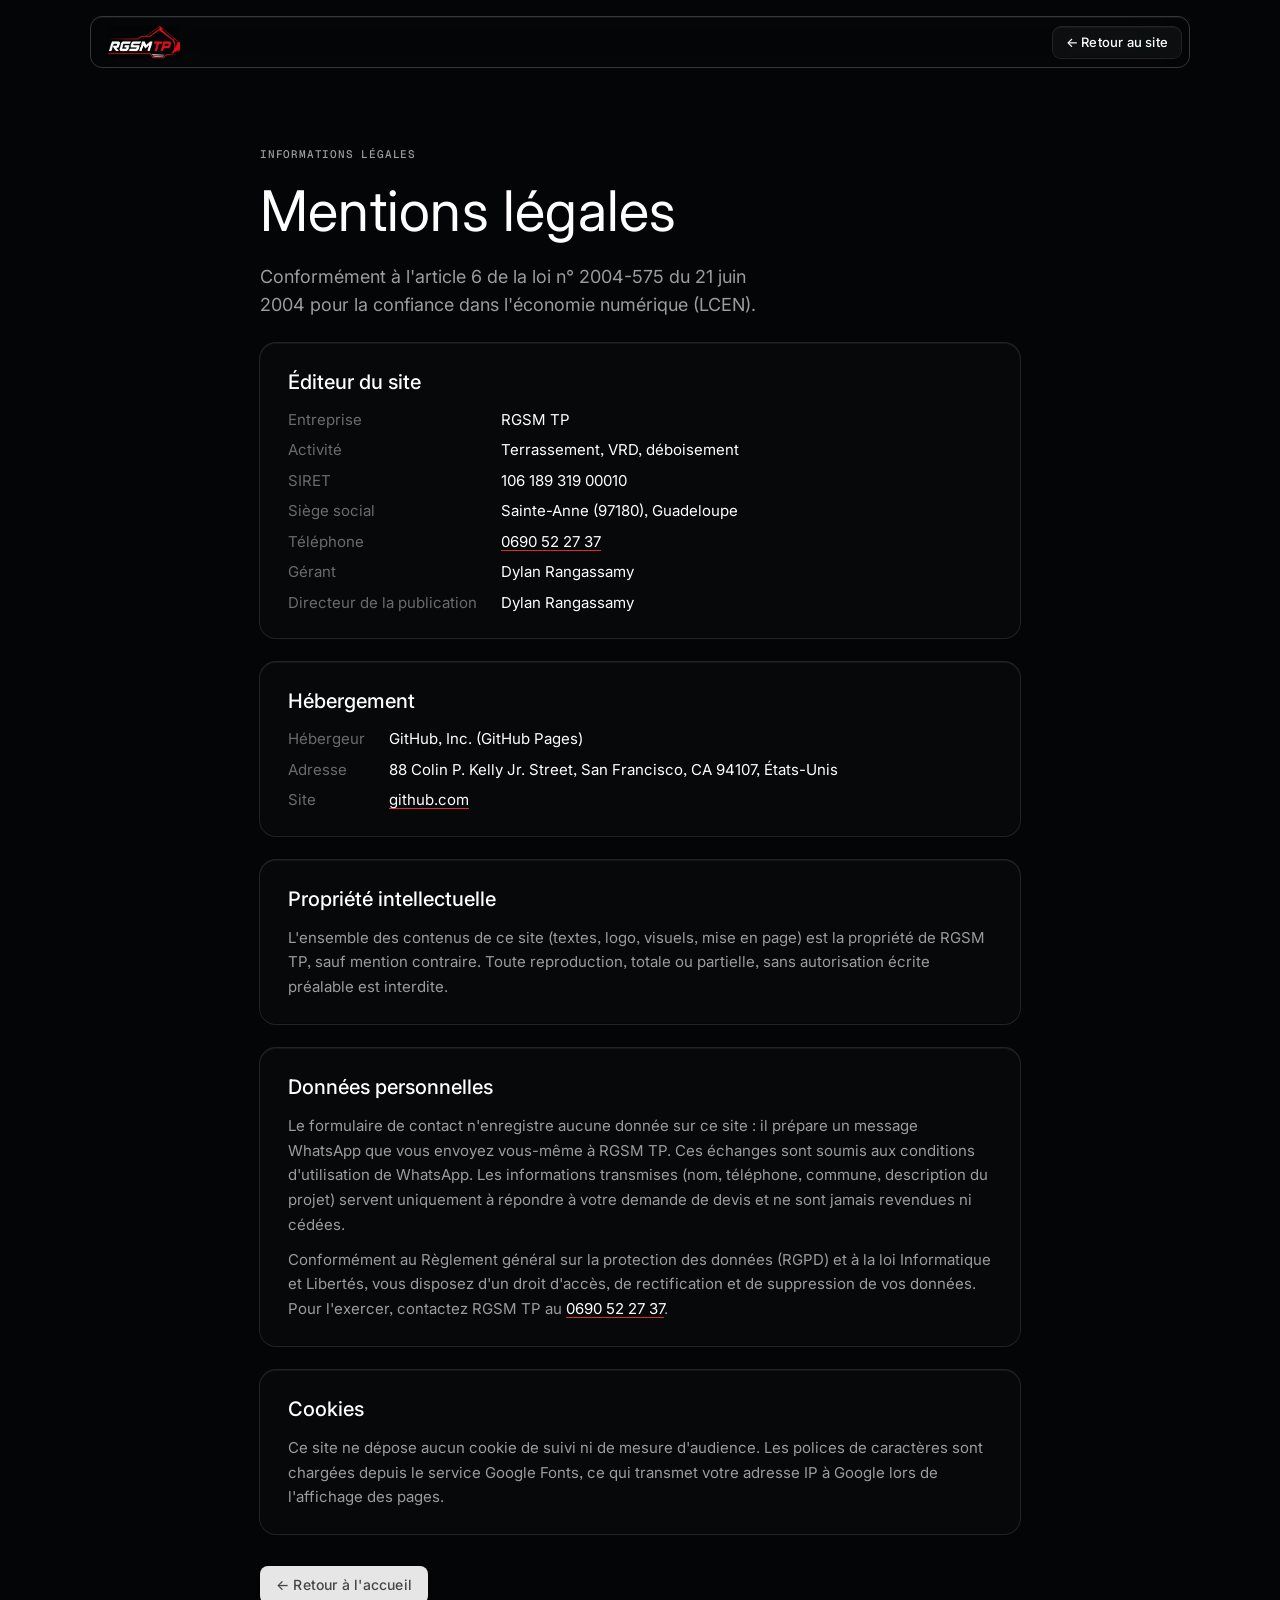
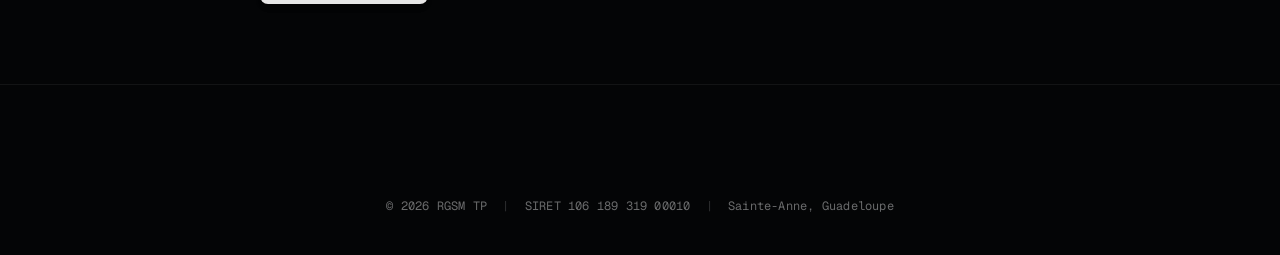
==== commit b65b4974: "Vraies photos de chantiers, logo officiel, galerie avec visionneuse Co-Authored-By: Claude Opus 5.5 " ====
--- a/mentions-legales.html
+++ b/mentions-legales.html
@@ -29,7 +29,7 @@
 <body>
   <header class="nav">
     <div class="nav-pill">
-      <a href="./" class="logo" aria-label="RGSM TP, accueil"><i class="diamond"></i><span class="wm">RGSM<b>TP</b></span></a>
+      <a href="./" class="logo" aria-label="RGSM TP, accueil"><img class="logo-img" src="img/logo-rgsm-tp.png" alt="" width="860" height="400"></a>
       <a href="./" class="btn btn-ghost btn-sm"><span>← Retour au site</span></a>
     </div>
   </header>
--- a/style.css
+++ b/style.css
@@ -377,3 +377,48 @@
 .wa-float-ico { width: 22px; height: 22px; }
 @keyframes waPulse { 0% { box-shadow: rgba(0,0,0,.4) 0 10px 30px, rgba(37,211,102,.5) 0 0 0 0; } 70%, 100% { box-shadow: rgba(0,0,0,.4) 0 10px 30px, rgba(37,211,102,0) 0 0 0 16px; } }
 @media (max-width: 640px) { .wa-float span { display: none; } .wa-float { padding: 14px; } }
+
+/* ---------- Logo officiel (fond noir effacé par fusion) ---------- */
+.logo-img { display: block; height: 34px; width: auto; mix-blend-mode: screen; transition: transform .5s var(--ease), filter .5s; }
+.logo:hover .logo-img { transform: scale(1.05) rotate(-1deg); filter: drop-shadow(0 0 12px rgba(229,38,43,.5)); }
+.loader-mark .logo-img { height: 90px; animation: logoIn 1.2s var(--ease) both; }
+@keyframes logoIn { from { opacity: 0; transform: scale(.9); filter: blur(8px); } }
+.footer-row .logo-img { height: 40px; }
+
+/* ---------- Photos dans les prestations ---------- */
+.card-photo { position: absolute; inset: 0; z-index: -2; overflow: hidden; border-radius: inherit; }
+.card-photo img { width: 100%; height: 100%; object-fit: cover; object-position: 50% 40%; opacity: .5; transform: scale(1.06); transition: transform 1.4s var(--ease), opacity .6s; }
+.card-photo::after { content: ''; position: absolute; inset: 0; background: linear-gradient(180deg, rgba(7,8,10,.55) 0%, rgba(7,8,10,.15) 35%, rgba(7,8,10,.92) 72%, var(--ink)); }
+.card:hover .card-photo img { transform: scale(1.14); opacity: .7; }
+
+/* ---------- Galerie chantiers ---------- */
+.gallery { display: grid; grid-template-columns: repeat(3, minmax(0, 1fr)); grid-auto-rows: 210px; grid-auto-flow: dense; gap: 16px; }
+.shot { --px: 0; --py: 0; position: relative; grid-row: span 2; margin: 0; border-radius: 16px; overflow: hidden; cursor: zoom-in; background: var(--ink); box-shadow: var(--key); isolation: isolate; outline: none; }
+.shot-wide { grid-column: span 2; }
+.shot img { width: 100%; height: 100%; object-fit: cover; display: block; transform: scale(1.04) translate(calc(var(--px) * -14px), calc(var(--py) * -14px)); transition: transform .9s var(--ease), filter .6s; filter: saturate(.9) brightness(.85); }
+.shot:hover img, .shot:focus-visible img { transform: scale(1.12) translate(calc(var(--px) * -18px), calc(var(--py) * -18px)); filter: saturate(1.1) brightness(1); }
+.shot::after { content: ''; position: absolute; inset: 0; border-radius: inherit; box-shadow: inset 0 0 0 1px rgba(255,255,255,.08); transition: box-shadow .4s; pointer-events: none; }
+.shot:hover::after, .shot:focus-visible::after { box-shadow: inset 0 0 0 1px rgba(229,38,43,.7), inset 0 0 40px rgba(229,38,43,.15); }
+.shot figcaption { position: absolute; left: 0; right: 0; bottom: 0; padding: 48px 20px 18px; background: linear-gradient(transparent, rgba(4,5,6,.92)); display: grid; gap: 6px; transform: translateY(24px); opacity: .85; transition: transform .5s var(--ease), opacity .5s; }
+.shot figcaption .mono { color: var(--coral); font-size: 11px; text-transform: uppercase; letter-spacing: .06em; }
+.shot figcaption strong { font-size: 17px; font-weight: 500; }
+.shot:hover figcaption, .shot:focus-visible figcaption { transform: none; opacity: 1; }
+.shot::before { content: '⤢'; position: absolute; top: 14px; right: 14px; z-index: 1; width: 34px; height: 34px; border-radius: 50%; display: grid; place-items: center; background: rgba(4,5,6,.6); backdrop-filter: blur(8px); color: var(--white); font-size: 15px; opacity: 0; transform: scale(.6); transition: all .4s var(--ease); }
+.shot:hover::before { opacity: 1; transform: none; }
+@media (hover: none) { .shot figcaption { transform: none; opacity: 1; } }
+@media (max-width: 900px) { .gallery { grid-template-columns: repeat(2, minmax(0, 1fr)); grid-auto-rows: 180px; } }
+@media (max-width: 560px) { .gallery { grid-template-columns: minmax(0, 1fr); grid-auto-rows: 150px; } .shot-wide { grid-column: auto; } }
+
+/* ---------- Lightbox ---------- */
+.lightbox { position: fixed; inset: 0; z-index: 95; display: flex; align-items: center; justify-content: center; gap: 16px; padding: 24px; background: rgba(4,5,6,.94); backdrop-filter: blur(16px); opacity: 0; pointer-events: none; transition: opacity .4s var(--ease); }
+.lightbox.open { opacity: 1; pointer-events: auto; }
+.lightbox figure { margin: 0; max-width: min(1100px, 100%); display: grid; gap: 14px; transform: scale(.94); transition: transform .5s var(--ease); }
+.lightbox.open figure { transform: none; }
+.lightbox img { max-width: 100%; max-height: 78vh; border-radius: 14px; object-fit: contain; box-shadow: rgba(0,0,0,.6) 0 30px 80px; margin: 0 auto; }
+.lightbox figcaption { display: grid; gap: 4px; text-align: center; }
+.lightbox figcaption .mono { color: var(--coral); text-transform: uppercase; font-size: 11px; letter-spacing: .06em; }
+.lightbox figcaption strong { font-weight: 500; font-size: 18px; }
+.lb-close, .lb-nav { flex: none; width: 48px; height: 48px; border: 0; border-radius: 50%; background: var(--graphite); color: var(--white); font-size: 20px; cursor: pointer; box-shadow: var(--key); transition: background .3s, transform .3s var(--ease); }
+.lb-close:hover, .lb-nav:hover { background: var(--coral); transform: scale(1.08); }
+.lb-close { position: absolute; top: 20px; right: 20px; font-size: 26px; }
+@media (max-width: 640px) { .lb-nav { position: absolute; bottom: 20px; } .lb-prev { left: 20px; } .lb-next { right: 20px; } .lightbox img { max-height: 65vh; } }
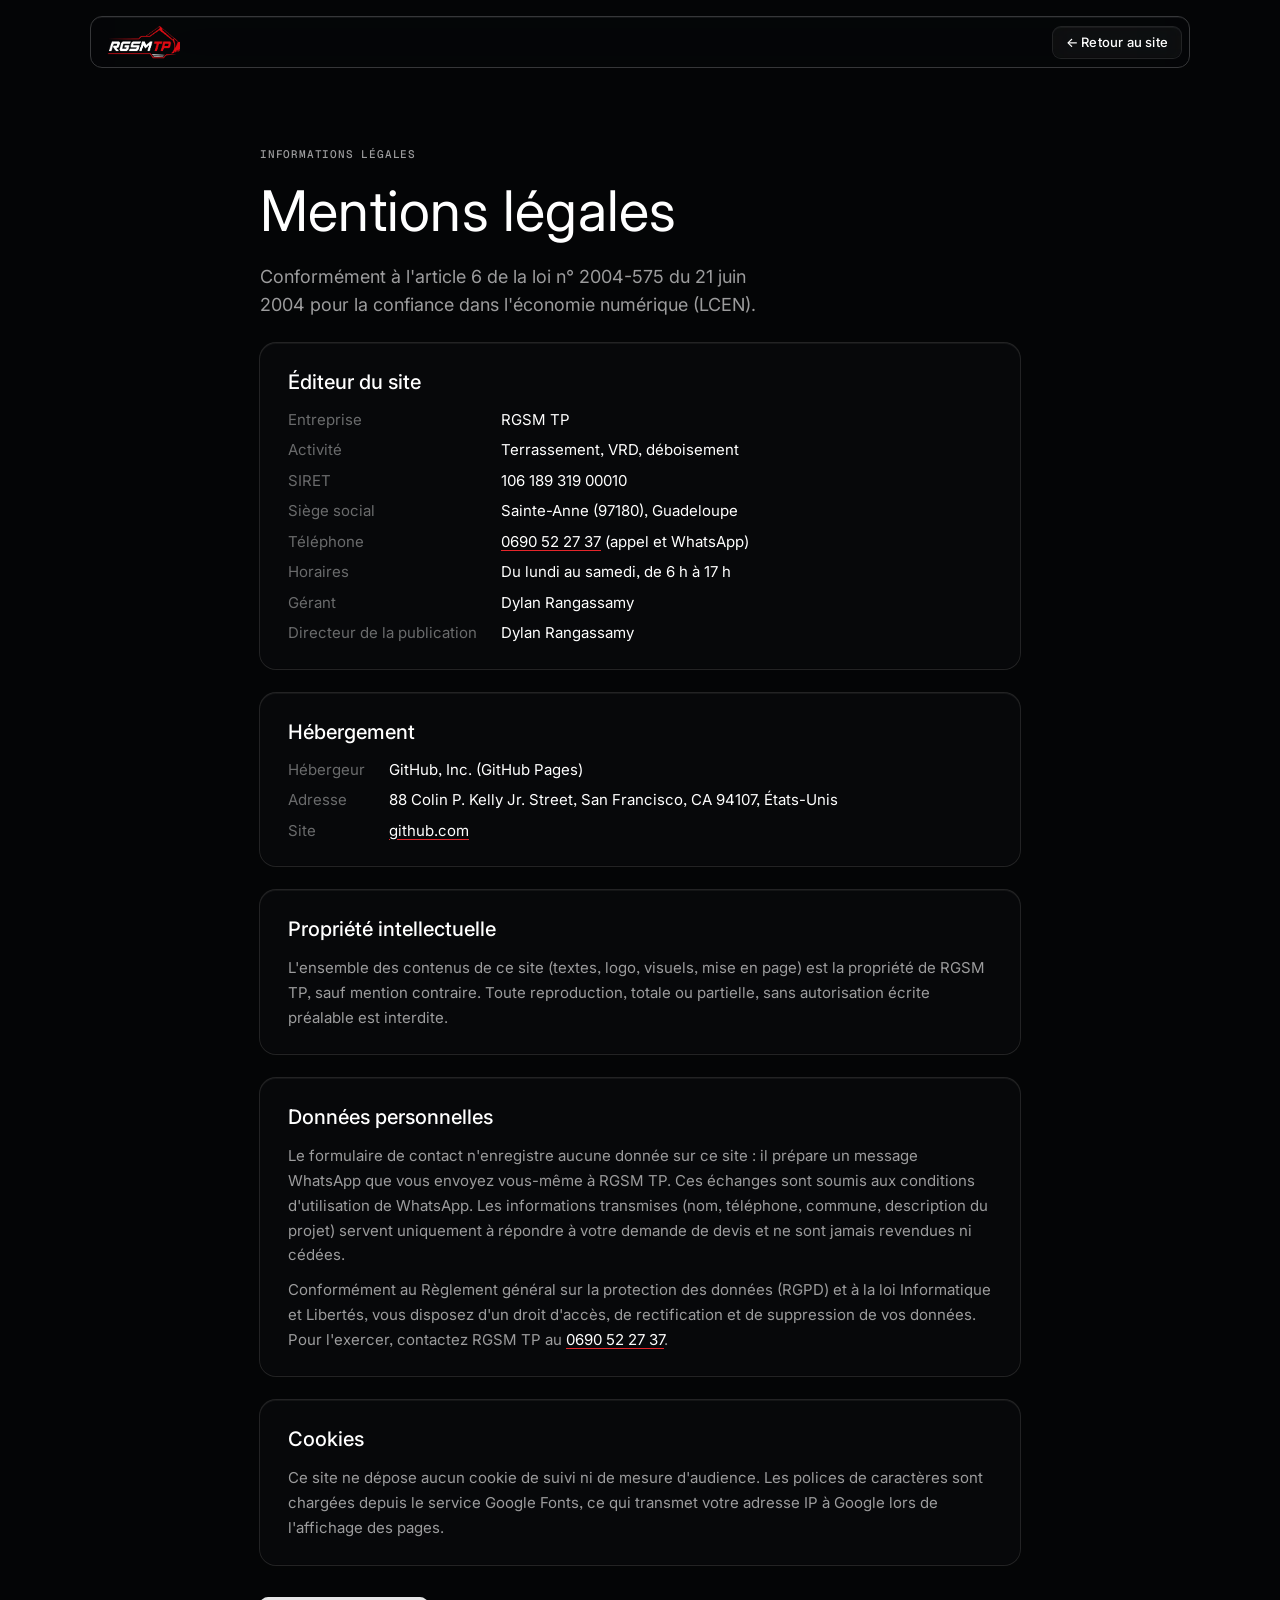
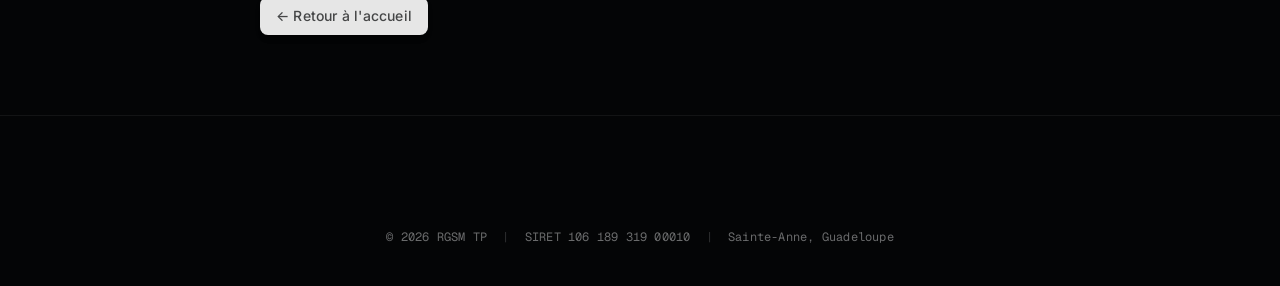
==== commit fb658b43: "Devis sous 48 h, horaires lun-sam 6h-17h, logo transparent, bandeau mobile Co-Authored-By: Claude Op" ====
--- a/mentions-legales.html
+++ b/mentions-legales.html
@@ -46,7 +46,8 @@
         <dt>Activité</dt><dd>Terrassement, VRD, déboisement</dd>
         <dt>SIRET</dt><dd>106 189 319 00010</dd>
         <dt>Siège social</dt><dd>Sainte-Anne (97180), Guadeloupe</dd>
-        <dt>Téléphone</dt><dd><a href="tel:+590690522737">0690 52 27 37</a></dd>
+        <dt>Téléphone</dt><dd><a href="tel:+590690522737">0690 52 27 37</a> (appel et WhatsApp)</dd>
+        <dt>Horaires</dt><dd>Du lundi au samedi, de 6 h à 17 h</dd>
         <dt>Gérant</dt><dd>Dylan Rangassamy</dd>
         <dt>Directeur de la publication</dt><dd>Dylan Rangassamy</dd>
       </dl>
--- a/style.css
+++ b/style.css
@@ -379,7 +379,7 @@
 @media (max-width: 640px) { .wa-float span { display: none; } .wa-float { padding: 14px; } }
 
 /* ---------- Logo officiel (fond noir effacé par fusion) ---------- */
-.logo-img { display: block; height: 34px; width: auto; mix-blend-mode: screen; transition: transform .5s var(--ease), filter .5s; }
+.logo-img { display: block; height: 34px; width: auto; transition: transform .5s var(--ease), filter .5s; }
 .logo:hover .logo-img { transform: scale(1.05) rotate(-1deg); filter: drop-shadow(0 0 12px rgba(229,38,43,.5)); }
 .loader-mark .logo-img { height: 90px; animation: logoIn 1.2s var(--ease) both; }
 @keyframes logoIn { from { opacity: 0; transform: scale(.9); filter: blur(8px); } }
@@ -422,3 +422,9 @@
 .lb-close:hover, .lb-nav:hover { background: var(--coral); transform: scale(1.08); }
 .lb-close { position: absolute; top: 20px; right: 20px; font-size: 26px; }
 @media (max-width: 640px) { .lb-nav { position: absolute; bottom: 20px; } .lb-prev { left: 20px; } .lb-next { right: 20px; } .lightbox img { max-height: 65vh; } }
+
+/* ---------- Bandeau d'infos du hero sur mobile ---------- */
+@media (max-width: 640px) {
+  .hero .meta { display: flex; flex-wrap: wrap; justify-content: center; gap: 6px 16px; }
+  .hero .meta i { display: none; }
+}
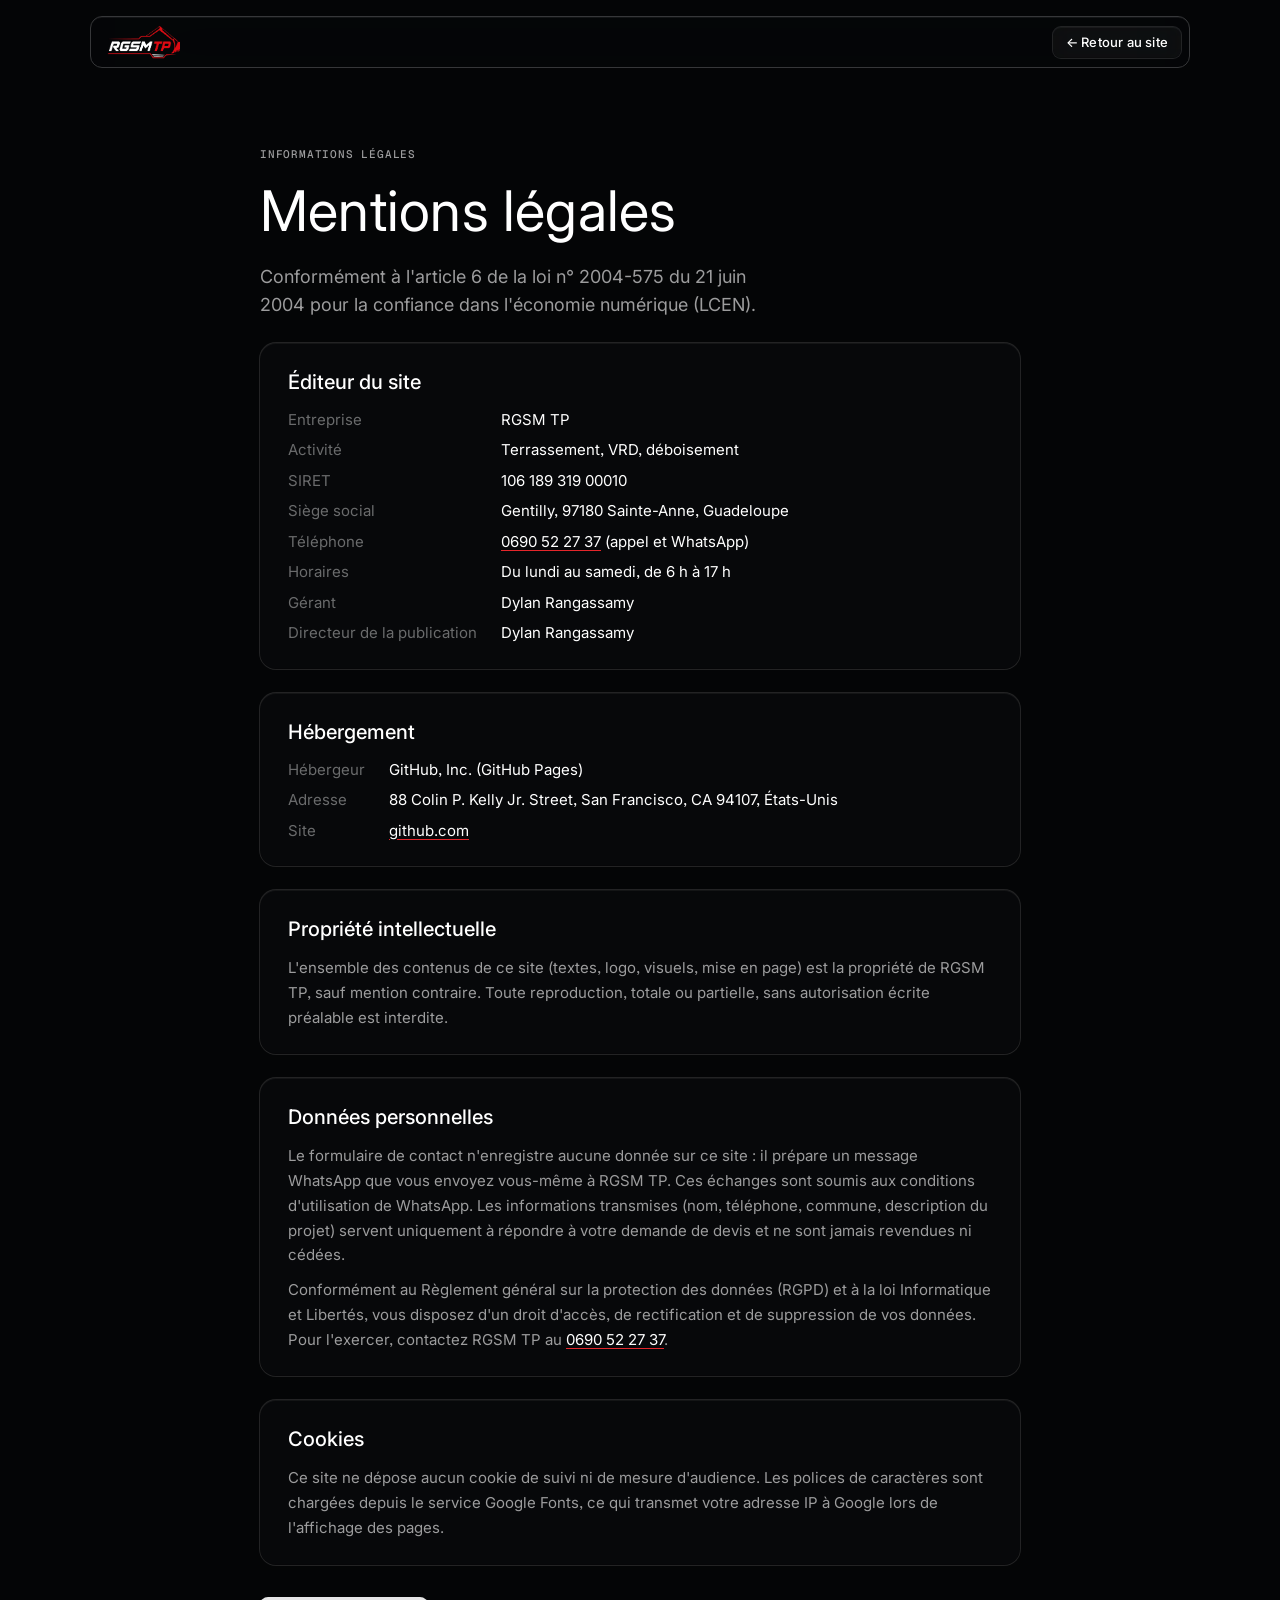
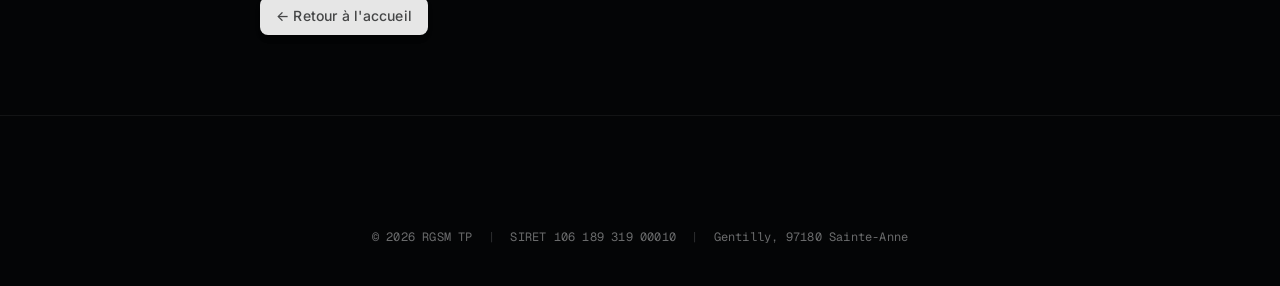
==== commit ca18ec55: "Adresse du siège : Gentilly, 97180 Sainte-Anne Co-Authored-By: Claude Opus 5.5 <noreply@anthropic.co" ====
--- a/mentions-legales.html
+++ b/mentions-legales.html
@@ -45,7 +45,7 @@
         <dt>Entreprise</dt><dd>RGSM TP</dd>
         <dt>Activité</dt><dd>Terrassement, VRD, déboisement</dd>
         <dt>SIRET</dt><dd>106 189 319 00010</dd>
-        <dt>Siège social</dt><dd>Sainte-Anne (97180), Guadeloupe</dd>
+        <dt>Siège social</dt><dd>Gentilly, 97180 Sainte-Anne, Guadeloupe</dd>
         <dt>Téléphone</dt><dd><a href="tel:+590690522737">0690 52 27 37</a> (appel et WhatsApp)</dd>
         <dt>Horaires</dt><dd>Du lundi au samedi, de 6 h à 17 h</dd>
         <dt>Gérant</dt><dd>Dylan Rangassamy</dd>
@@ -83,7 +83,7 @@
 
   <footer class="footer">
     <div class="wrap">
-      <p class="meta mono">© <span id="y">2026</span> RGSM TP <i>|</i> SIRET 106 189 319 00010 <i>|</i> Sainte-Anne, Guadeloupe</p>
+      <p class="meta mono">© <span id="y">2026</span> RGSM TP <i>|</i> SIRET 106 189 319 00010 <i>|</i> Gentilly, 97180 Sainte-Anne</p>
     </div>
   </footer>
   <script>document.getElementById('y').textContent = new Date().getFullYear();</script>
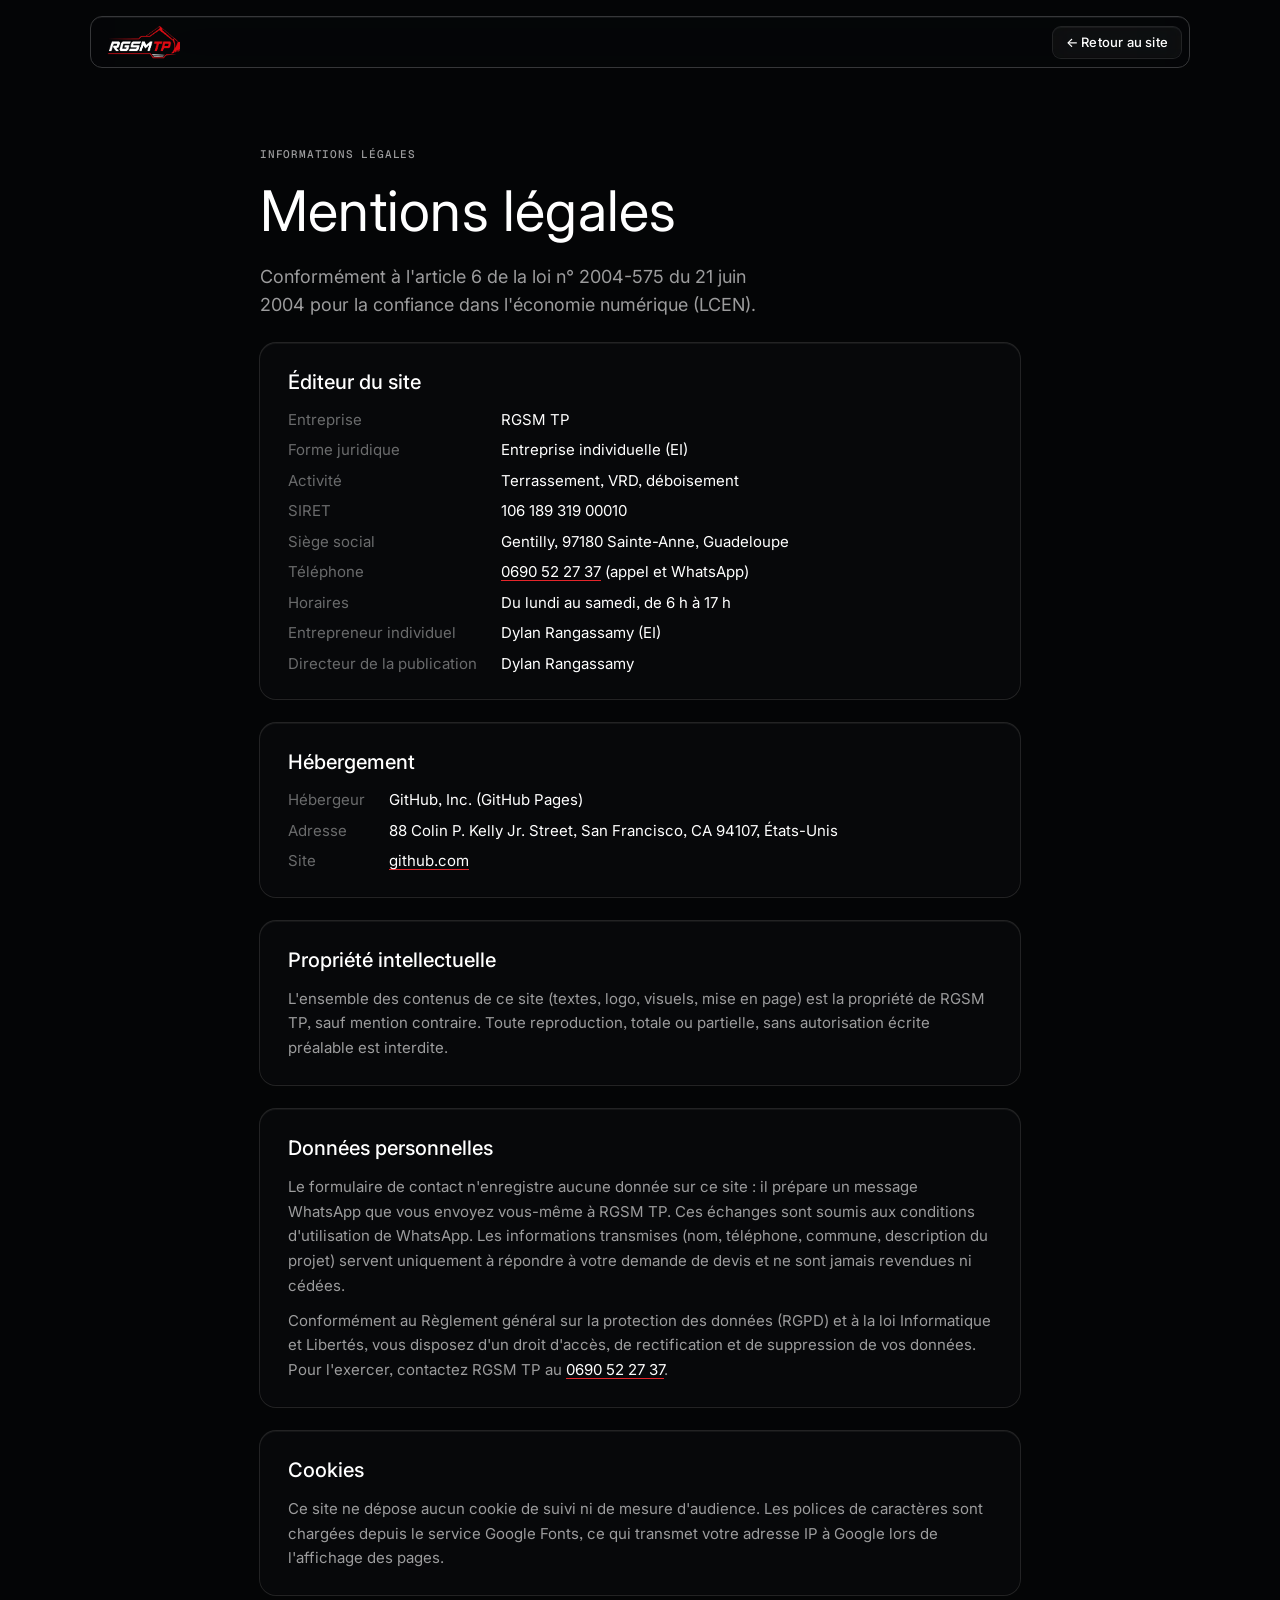
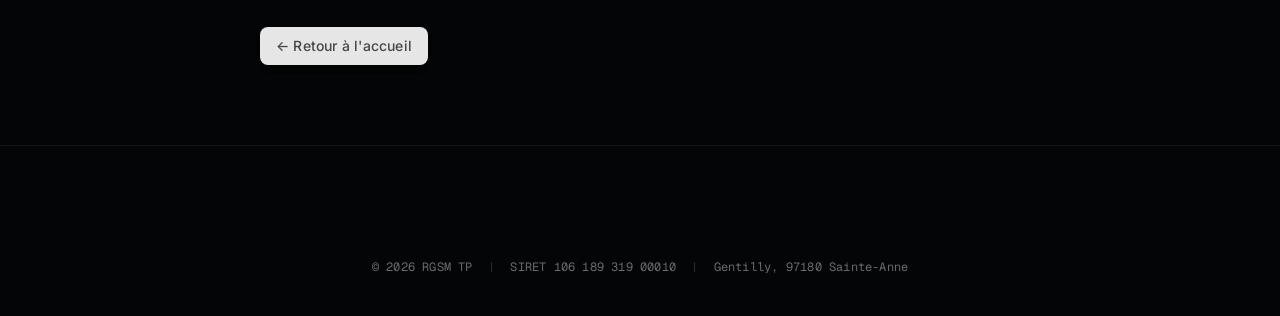
==== commit 37655eca: "Mentions légales : forme juridique EI Co-Authored-By: Claude Opus 5.5 <noreply@anthropic.com>" ====
--- a/mentions-legales.html
+++ b/mentions-legales.html
@@ -43,12 +43,13 @@
       <h2>Éditeur du site</h2>
       <dl>
         <dt>Entreprise</dt><dd>RGSM TP</dd>
+        <dt>Forme juridique</dt><dd>Entreprise individuelle (EI)</dd>
         <dt>Activité</dt><dd>Terrassement, VRD, déboisement</dd>
         <dt>SIRET</dt><dd>106 189 319 00010</dd>
         <dt>Siège social</dt><dd>Gentilly, 97180 Sainte-Anne, Guadeloupe</dd>
         <dt>Téléphone</dt><dd><a href="tel:+590690522737">0690 52 27 37</a> (appel et WhatsApp)</dd>
         <dt>Horaires</dt><dd>Du lundi au samedi, de 6 h à 17 h</dd>
-        <dt>Gérant</dt><dd>Dylan Rangassamy</dd>
+        <dt>Entrepreneur individuel</dt><dd>Dylan Rangassamy (EI)</dd>
         <dt>Directeur de la publication</dt><dd>Dylan Rangassamy</dd>
       </dl>
     </section>
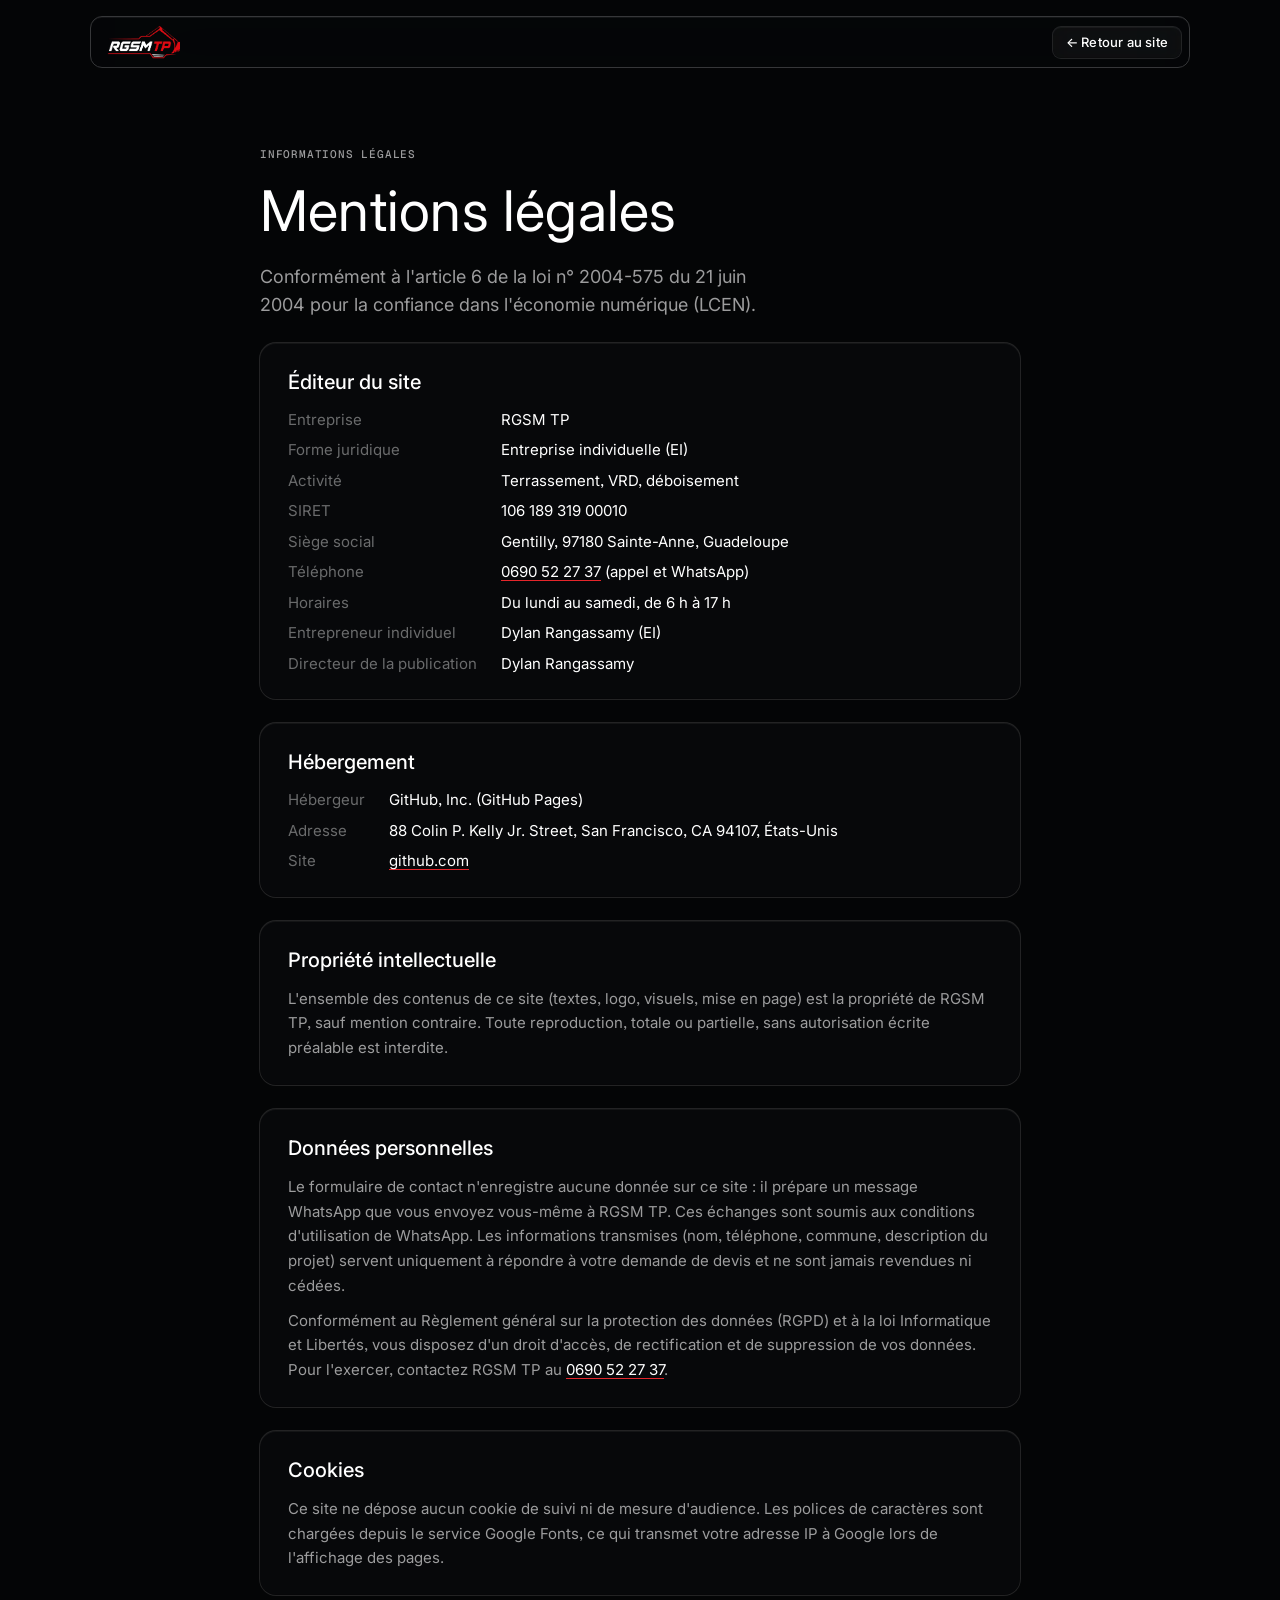
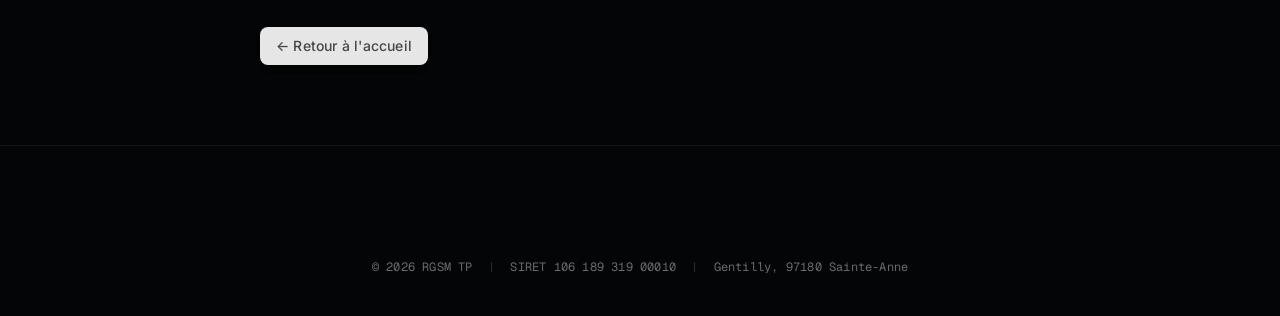
==== commit cc8a91c0: "SEO : balises, fiche entreprise (schema.org), sitemap, robots, image de partage, icônes Co-Authored-" ====
--- a/mentions-legales.html
+++ b/mentions-legales.html
@@ -4,9 +4,12 @@
   <meta charset="utf-8">
   <meta name="viewport" content="width=device-width, initial-scale=1">
   <title>Mentions légales — RGSM TP</title>
-  <meta name="robots" content="noindex">
+  <meta name="robots" content="noindex, follow">
+  <link rel="canonical" href="https://rgsmtp.fr/mentions-legales.html">
   <meta name="theme-color" content="#040506">
-  <link rel="icon" href="data:image/svg+xml,%3Csvg xmlns='http://www.w3.org/2000/svg' viewBox='0 0 32 32'%3E%3Crect x='7' y='7' width='18' height='18' rx='4' transform='rotate(45 16 16)' fill='%23e5262b'/%3E%3C/svg%3E">
+  <link rel="icon" type="image/png" sizes="48x48" href="img/favicon-48.png">
+  <link rel="icon" type="image/png" sizes="192x192" href="img/icon-192.png">
+  <link rel="apple-touch-icon" href="img/apple-touch-icon.png">
   <link rel="preconnect" href="https://fonts.googleapis.com">
   <link rel="preconnect" href="https://fonts.gstatic.com" crossorigin>
   <link href="https://fonts.googleapis.com/css2?family=Inter:ital,wght@0,400;0,500;0,600;1,800&family=Geist+Mono:wght@300;400;500&display=swap" rel="stylesheet">
